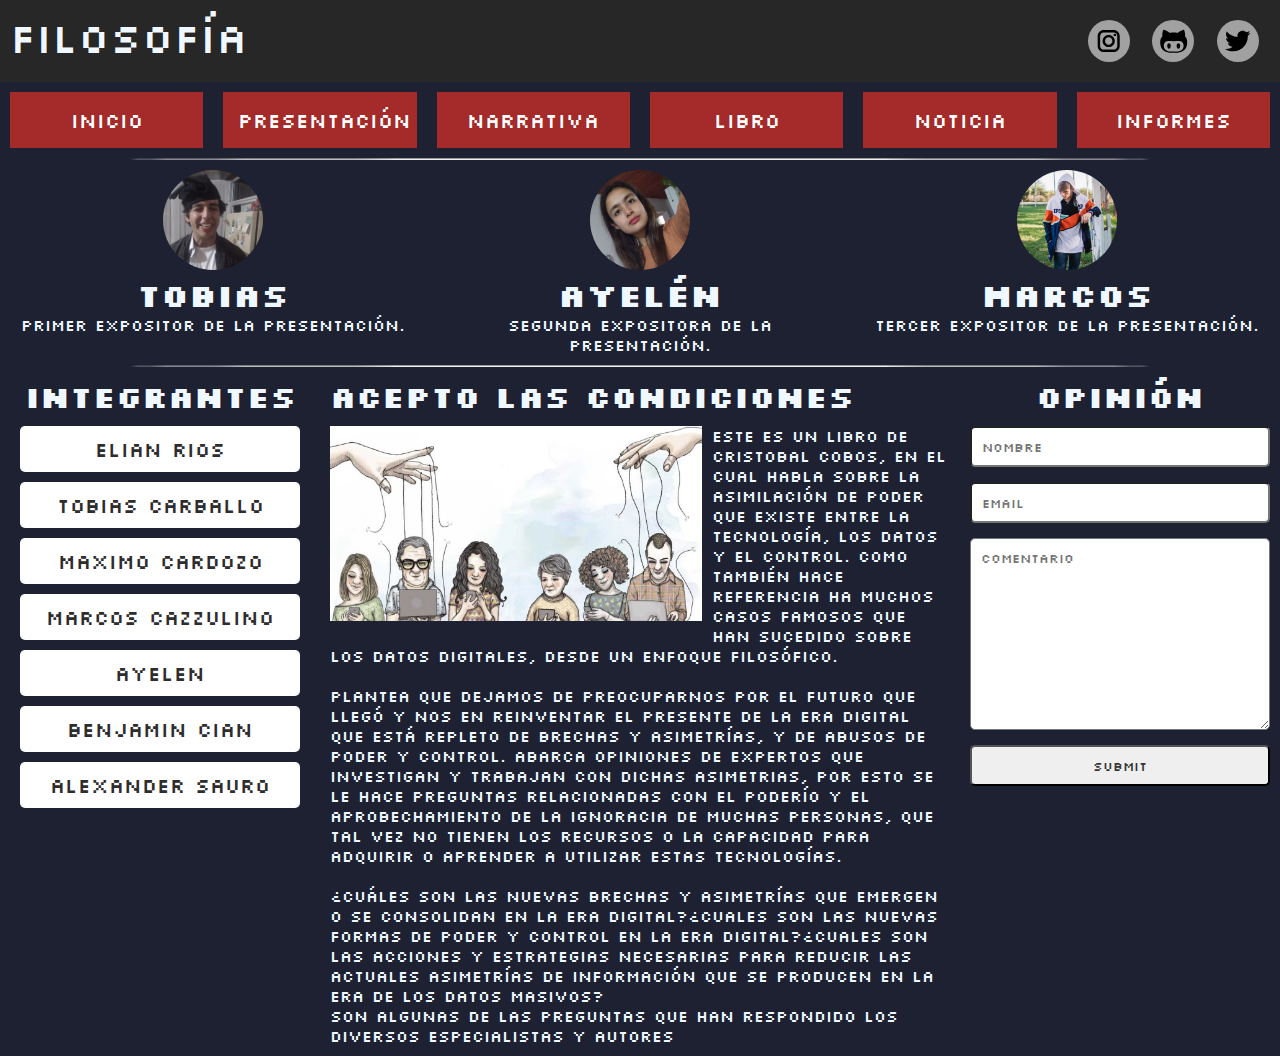
==== index.html @ 66945f21 "initial commit" ====
<!DOCTYPE html>
<html lang="en">
  <head>
    <meta charset="UTF-8" />
    <meta name="viewport" content="width=device-width, initial-scale=1.0" />
    <meta name="author" content="Alexander Sauro" />
    <meta
      name="description"
      content="es un proyecto que se lleva a cabo en forma de trabajo practico para la materia filosofia de humanidades 6° año"
    />
    <meta name="keywords" content="filosofía, html, responsive, Pompilio" />

    <link rel="stylesheet" href="css/index.css" />

    <link rel="ico" href="/img/icono.png" />

    <link rel="preconnect" href="https://fonts.googleapis.com" />
    <link rel="preconnect" href="https://fonts.gstatic.com" crossorigin />
    <link
      href="https://fonts.googleapis.com/css2?family=Silkscreen:wght@400;700&display=swap"
      rel="stylesheet"
    />

    <title>filosofia responsive</title>
  </head>
  <body>
    <div class="contenedor">
      <header class="fila">
        <div id="logo" class="col-lg-2 col-md-2 col-sm-3 col-xs-12">
          <a href="/index.html">filosofía</a>
        </div>
        <div class="col-lg-8 col-md-8 col-sm-6 col-xs-0"></div>
        <center id="redes" class="col-lg-2 col-md-2 col-sm-3 col-xs-12">
          <div class="col-lg-4 col-md-4 col-sm-4 col-xs-4">
            <center class="redes">
              <a href=""
                ><p>
                  <svg
                    fill="#000000"
                    xmlns="http://www.w3.org/2000/svg"
                    viewBox="0 0 24 24"
                    width="50px"
                    height="50px"
                    class="icor"
                  >
                    <path
                      d="M 8 3 C 5.243 3 3 5.243 3 8 L 3 16 C 3 18.757 5.243 21 8 21 L 16 21 C 18.757 21 21 18.757 21 16 L 21 8 C 21 5.243 18.757 3 16 3 L 8 3 z M 8 5 L 16 5 C 17.654 5 19 6.346 19 8 L 19 16 C 19 17.654 17.654 19 16 19 L 8 19 C 6.346 19 5 17.654 5 16 L 5 8 C 5 6.346 6.346 5 8 5 z M 17 6 A 1 1 0 0 0 16 7 A 1 1 0 0 0 17 8 A 1 1 0 0 0 18 7 A 1 1 0 0 0 17 6 z M 12 7 C 9.243 7 7 9.243 7 12 C 7 14.757 9.243 17 12 17 C 14.757 17 17 14.757 17 12 C 17 9.243 14.757 7 12 7 z M 12 9 C 13.654 9 15 10.346 15 12 C 15 13.654 13.654 15 12 15 C 10.346 15 9 13.654 9 12 C 9 10.346 10.346 9 12 9 z"
                    />
                  </svg></p
              ></a>
            </center>
          </div>
          <div class="col-lg-4 col-md-4 col-sm-4 col-xs-4">
            <center class="redes">
              <a href="https://github.com/alxbro1" target="_blank"
                ><p>
                  <svg
                    fill="#000000"
                    xmlns="http://www.w3.org/2000/svg"
                    viewBox="0 0 50 50"
                    width="50px"
                    height="50px"
                    class="icor"
                  >
                    <path
                      d="M 33 29 C 31.203125 29 30 30.515625 30 33 C 30 35.484375 30.890625 38.046875 33 38 C 35.21875 37.949219 36.019531 35.777344 36 33 C 35.984375 30.515625 34.792969 29 33 29 Z M 44.261719 17.066406 C 44.535156 15.722656 44.652344 10.964844 42.679688 6 C 42.679688 6 38.148438 6.496094 31.296875 11.199219 C 29.863281 10.800781 27.429688 10.601563 25 10.601563 C 22.570313 10.601563 20.140625 10.800781 18.699219 11.195313 C 11.851563 6.496094 7.324219 6 7.324219 6 C 5.347656 10.964844 5.445313 15.609375 5.738281 17.066406 C 3.417969 19.585938 2 22.609375 2 26.742188 C 2 44.707031 16.90625 44.996094 20.667969 44.996094 C 21.519531 44.996094 23.210938 44.996094 25 45 C 26.789063 44.996094 28.484375 44.996094 29.332031 44.996094 C 33.09375 44.996094 48 44.707031 48 26.742188 C 48 22.609375 46.582031 19.585938 44.261719 17.066406 Z M 25.140625 43 L 25 43 C 15.570313 43 8.15625 41.660156 8.15625 32.496094 C 8.15625 30.300781 8.933594 28.265625 10.773438 26.574219 C 13.84375 23.753906 19.035156 25.246094 24.929688 25.246094 C 24.953125 25.246094 25.050781 25.246094 25.070313 25.246094 C 30.964844 25.246094 36.160156 23.757813 39.230469 26.574219 C 41.070313 28.265625 41.84375 30.300781 41.84375 32.496094 C 41.84375 41.660156 34.570313 43 25.140625 43 Z M 17 29 C 15.207031 29 14 31.015625 14 33.5 C 14 35.984375 15.207031 38 17 38 C 18.796875 38 20 35.984375 20 33.5 C 20 31.015625 18.796875 29 17 29 Z"
                    />
                  </svg></p
              ></a>
            </center>
          </div>
          <div class="col-lg-4 col-md-4 col-sm-4 col-xs-4">
            <center class="redes">
              <a href=""
                ><p>
                  <svg
                    fill="#000000"
                    xmlns="http://www.w3.org/2000/svg"
                    viewBox="0 0 30 30"
                    width="50px"
                    height="50px"
                    class="icor"
                  >
                    <path
                      d="M28,6.937c-0.957,0.425-1.985,0.711-3.064,0.84c1.102-0.66,1.947-1.705,2.345-2.951c-1.03,0.611-2.172,1.055-3.388,1.295 c-0.973-1.037-2.359-1.685-3.893-1.685c-2.946,0-5.334,2.389-5.334,5.334c0,0.418,0.048,0.826,0.138,1.215 c-4.433-0.222-8.363-2.346-10.995-5.574C3.351,6.199,3.088,7.115,3.088,8.094c0,1.85,0.941,3.483,2.372,4.439 c-0.874-0.028-1.697-0.268-2.416-0.667c0,0.023,0,0.044,0,0.067c0,2.585,1.838,4.741,4.279,5.23 c-0.447,0.122-0.919,0.187-1.406,0.187c-0.343,0-0.678-0.034-1.003-0.095c0.679,2.119,2.649,3.662,4.983,3.705 c-1.825,1.431-4.125,2.284-6.625,2.284c-0.43,0-0.855-0.025-1.273-0.075c2.361,1.513,5.164,2.396,8.177,2.396 c9.812,0,15.176-8.128,15.176-15.177c0-0.231-0.005-0.461-0.015-0.69C26.38,8.945,27.285,8.006,28,6.937z"
                    />
                  </svg></p
              ></a>
            </center>
          </div>
        </center>
      </header>
      <nav class="fila">
        <ul>
          <li class="col-lg-2 col-md-2 col-sm-6 col-xs-12">
            <a href="index.html">Inicio</a>
          </li>
          <li class="col-lg-2 col-md-2 col-sm-6 col-xs-12">
            <a href="presentación.html">Presentación</a>
          </li>
          <li class="col-lg-2 col-md-2 col-sm-6 col-xs-12">
            <a href="narrativa.html">narrativa</a>
          </li>
          <li class="col-lg-2 col-md-2 col-sm-6 col-xs-12">
            <a href="libro.html">libro</a>
          </li>
          <li class="col-lg-2 col-md-2 col-sm-6 col-xs-12">
            <a
              target="_blank"
              href="https://rpp.pe/tecnologia/facebook/mark-zuckerberg-declarara-por-6-horas-sobre-cambridge-analytica-noticia-1419500"
              >noticia</a
            >
          </li>
          <li class="col-lg-2 col-md-2 col-sm-6 col-xs-12">
            <a
              target="_blank"
              href="https://drive.google.com/drive/folders/1E0pNtsHNLhaXodCeNE9OM19TnOBylEzu"
              >informes</a
            >
          </li>
        </ul>
      </nav>
      <hr />
      <div class="fila" id="sec3">
        <ul>
          <li class="col-lg-4 col-md-4 col-sm-4 col-xs-12">
            <img src="img/img001.jpg" width="100" />
            <h1>tobias</h1>
            <p>Primer expositor de la Presentación.</p>
          </li>
          <li class="col-lg-4 col-md-4 col-sm-4 col-xs-12">
            <img src="img/img002.jpeg" width="100" />
            <h1>ayelén</h1>
            <p>Segunda expositora de la Presentación.</p>
          </li>
          <li class="col-lg-4 col-md-4 col-sm-4 col-xs-12">
            <img src="img/img003.jpeg" width="100 " />
            <h1>Marcos</h1>
            <p>Tercer expositor de la Presentación.</p>
          </li>
        </ul>
      </div>
      <hr />
      <section class="fila" id="clase4">
        <aside id="izq" class="col-lg-3 col-md-3 col-sm-3 col-xs-12">
          <h1>integrantes</h1>
          <ul>
            <li>
              <a target="_blank" href="https://www.instagram.com/elianrs05/"
                >Elian rios</a
              >
            </li>
            <li>
              <a target="_blank" href="https://www.instagram.com/tobi.jc/"
                >Tobias carballo</a
              >
            </li>
            <li>
              <a
                target="_blank"
                href="https://www.instagram.com/maximo_cardozo05/"
                >maximo cardozo</a
              >
            </li>
            <li>
              <a target="_blank" href="https://www.instagram.com/mcazzu5/"
                >Marcos cazzulino</a
              >
            </li>
            <li>
              <a target="_blank" href="https://www.instagram.com/ay.elen2974/"
                >ayelen</a
              >
            </li>
            <li>
              <a target="_blank" href="https://www.instagram.com/cianbenja19/"
                >Benjamin cian</a
              >
            </li>
            <li>
              <a
                target="_blank"
                href="https://www.instagram.com/alexander_sauro/"
                >Alexander sauro</a
              >
            </li>
          </ul>
        </aside>
        <article class="col-lg-6 col-md-6 col-sm-6 col-xs-12">
          <h1>ACEPTO LAS CONDICIONES</h1>
          <p class="parrafo">
            <img src="img/img_portada.jpg" width="250" />ESTE es un libro de
            cristobal cobos, en el cual habla sobre la asimilación de poder que
            existe entre la tecnología, los datos y el control. Como también
            hace referencia ha muchos casos famosos que han sucedido sobre los
            datos digitales, desde un enfoque filosófico.
          </p>
          <br />
          <p class="parrafo">
            plantea que dejamos de preocuparnos por el futuro que llegó y nos en
            reinventar el presente de la era digital que está repleto de brechas
            y asimetrías, y de abusos de poder y control. abarca opiniones de
            expertos que investigan y trabajan con dichas asimetrias, por esto
            se le hace preguntas relacionadas con el poderío y el
            aprobechamiento de la ignoracia de muchas personas, que tal vez no
            tienen los recursos o la capacidad para adquirir o aprender a
            utilizar estas tecnologías.
            <br />
            <br />
            ¿cuáles son las nuevas brechas y asimetrías que emergen o se
            consolidan en la era digital?¿cuales son las nuevas formas de poder
            y control en la era digital?¿cuales son las acciones y estrategias
            necesarias para reducir las actuales asimetrías de información que
            se producen en la era de los datos masivos?
            <br />
            son algunas de las preguntas que han respondido los diversos
            especialistas y autores
          </p>
        </article>
        <aside id="der" class="col-lg-3 col-md-3 col-sm-3 col-xs-12">
          <h1>opinión</h1>

          <form>
            <input
              id="Nombre"
              type="text"
              placeholder="Nombre"
              class="col-lg-12 col-md-12 col-sm-12 col-xs-12"
            />
            <input
              id="email"
              type="email"
              placeholder="Email"
              class="col-lg-12 col-md-12 col-sm-12 col-xs-12"
            />
            <textarea
              placeholder="Comentario"
              name="Comentario"
              id="txt"
              cols="30"
              rows="10"
              class="col-lg-12 col-md-12 col-sm-12 col-xs-12"
            ></textarea>
            <input
              id="enviar"
              type="submit"
              placeholder="Enviar"
              class="col-lg-12 col-md-12 col-sm-12 col-xs-12"
            />
          </form>
        </aside>
      </section>
      <footer class="fila"></footer>
    </div>
  </body>
</html>
---- css/index.css ----
/*=============================================
GLOBAL
=============================================*/
body{
    background: rgb(30, 33, 50);
}

*{
	margin:0px;
	padding:0px;
	list-style: none;
	text-decoration: none;
	font-family: 'Silkscreen';
	box-sizing: border-box;
    color: aliceblue;
}

.contenedor{
	position:relative;
	margin:auto;
	width:100%;
	height: auto;
}

.fila{
	position:relative;
	margin:auto;
	width:100%;
	height: auto;
	clear:both;
	display:table;
}

[class*="col-"]{
	float:left;
	/* border:1px solid black;  */
	padding: 10px;
}

/*=============================================
PANTALLA DE ESCRITORIO GRANDE - LARGE (lg) - revisamos en portatil o pc
=============================================*/

@media(min-width:1200px){

	.col-lg-12{width:100%;}
	.col-lg-11{width:91.66666667%;}
	.col-lg-10{width:83.33333333%;}
	.col-lg-9{width:75%;}
	.col-lg-8{width:66.66666667%;}
	.col-lg-7{width:58.33333333%;}
	.col-lg-6{width:50%;}
	.col-lg-5{width:41.66666667%;}
	.col-lg-4{width: 33.33333333%;}
	.col-lg-3{width: 25%;}
	.col-lg-2 {width: 16.66666667%;}
	.col-lg-1 {width: 8.33333333%;}
    .col-lg-0 {display: 0;}

	#clase4 article p img{
		width: 60%;
	}
	#iframe_container{
		height: 1000px;
	}
}

/*=============================================
PANTALLA DE ESCRITORIO MEDIANO - MEDIUM (md) - revisamos en tablet horizontal 1024px
=============================================*/

@media(max-width:1199px) and (min-width:992px){

	.col-md-12{width:100%;}
	.col-md-11{width:91.66666667%;}
	.col-md-10{width:83.33333333%;}
	.col-md-9{width:75%;}
	.col-md-8{width:66.66666667%;}
	.col-md-7{width:58.33333333%;}
	.col-md-6{width:50%;}
	.col-md-5{width:41.66666667%;}
	.col-md-4{width: 33.33333333%;}
	.col-md-3{width: 25%;}
	.col-md-2{width: 16.66666667%;}
	.col-md-1{width: 8.33333333%;}
    .col-md-0{display: 0;}
	#clase4 article p img{
		width: 60%;
	}
	#clase4 aside#izq h1{
		display: none;
	}

}

/*=============================================
PANTALLA DE TABLET - SMALL (sm) - revisamos en tablet vertical 768px
=============================================*/

@media(max-width:991px) and (min-width:768px){

	.col-sm-12{width:100%;}
	.col-sm-11{width:91.66666667%;}
	.col-sm-10{width:83.33333333%;}
	.col-sm-9{width:75%;}
	.col-sm-8{width:66.66666667%;}
	.col-sm-7{width:58.33333333%;}
	.col-sm-6{width:50%;}
	.col-sm-5{width:41.66666667%;}
	.col-sm-4{width: 33.33333333%;}
	.col-sm-3{width: 25%;}
	.col-sm-2{width: 16.66666667%;}
	.col-sm-1{width: 8.33333333%;}
    .col-sm-0{display: 0;}
	
	#clase4 article p img{
		width: 100%;
	}
	#clase4 aside#izq h1{
		display: none;
	}
}

/*=============================================
PANTALLA DE PHONES - EXTRA SMALL (xs) - revisamos en movil horizontal 480px o vertical 320px
=============================================*/

@media(max-width:767px){

	.col-xs-12{width:100%;}
	.col-xs-11{width:91.66666667%;}
	.col-xs-10{width:83.33333333%;}
	.col-xs-9{width:75%;}
	.col-xs-8{width:66.66666667%;}
	.col-xs-7{width:58.33333333%;}
	.col-xs-6{width:50%;}
	.col-xs-5{width:41.66666667%;}
	.col-xs-4{width: 33.33333333%;}
	.col-xs-3{width: 25%;}
	.col-xs-2{width: 16.66666667%;}
	.col-xs-1{width: 8.33333333%;}
    .col-xs-0{display: 0;}

	#clase4 article p img{
		width: 100%;
	}	
	#clase4 aside#izq h1{
		display: none;
	}

}
header{
    background: rgb(39, 39, 39);
}
#logo{
    text-align: center;
    font-size: 42px;
}

header center p{
    height: 42px;
    width: 42px;
    line-height: 42px;
    border-radius: 100%;
    background: rgb(161, 161, 161);
}
header center p:hover{
    background: rgb(0, 0, 0);
}
#redes svg{
	width: 70%;
	line-height: 60px;
	position: relative;
	bottom: 4px;
}
#redes svg:hover{
fill: white;
}
nav ul li a{
    display: block;
    text-align: center;
    font-size: 20px;
    background: rgb(165, 42, 42);
    padding: 15px;
    color: white;
}
nav ul li a:hover{
    background: rgb(42, 165, 82);
}
#sec3 ul{
    text-align: center;
}
#sec3 ul li img{
    border-radius: 100%;
    width: 100px;
    height: 100px;
    position: relative;
    margin: auto;
}
hr{
	border-radius: 100%;
    width: 80%;
    margin-left: 10%;
}
section aside#izq{
    text-align: center;
    color: aliceblue;
    font-size: 20px;
    /* text-align: center; */
}
section aside#izq h1{
    font-size: 30px;
}
section aside#izq ul li a{
    display: block;
    background: white;
    margin: 10px;
    font-size: 20px;
    padding: 10px;
    color: rgb(45, 45, 45);
    border-radius: 5px;
}
section aside#izq ul li a:hover{
    box-shadow:0 0 20px 4px  black;
}
section aside#izq ul li a:active{
    color: brown;
}
section article h1{
    font-size: 30px;
    margin-bottom: 10px;
}
section article p img{
    float: left;
    width: 70%;
    height: auto;
    margin-right: 10px;
    margin-bottom: 10px;
}
section article.parrafo{
    float: right;
    text-align: justify;
    margin: auto;
    font-size: 18px;
}
#der h1{
	font-size: 30px;
	margin-bottom: 10px;
	text-align: center;
}
#der textarea {
	padding: 10px;
	margin-bottom: 15px;
	color: rgb(54, 54, 54);
	border-radius: 5px;
}
#der input#Nombre{
	padding: 10px;
	margin-bottom: 15px;
	color: rgb(54, 54, 54);
	border-radius: 5px;	
}
#der input#email{
	padding: 10px;
	margin-bottom: 15px;
	color: rgb(54, 54, 54);
	border-radius: 5px;	
}
#der input#enviar{
	color: rgb(54, 54, 54);
	border-radius: 5px;
}
#img_Jcrew{
	object-fit: cover;
	width: 70%;
	height: 100%;
}
.pdfviewer{
	height: 100vh;
	border-radius: 30px;
	box-shadow:0 4px 8px 0 black;
	padding: 0px;
}
.título{
	text-align: center;
}
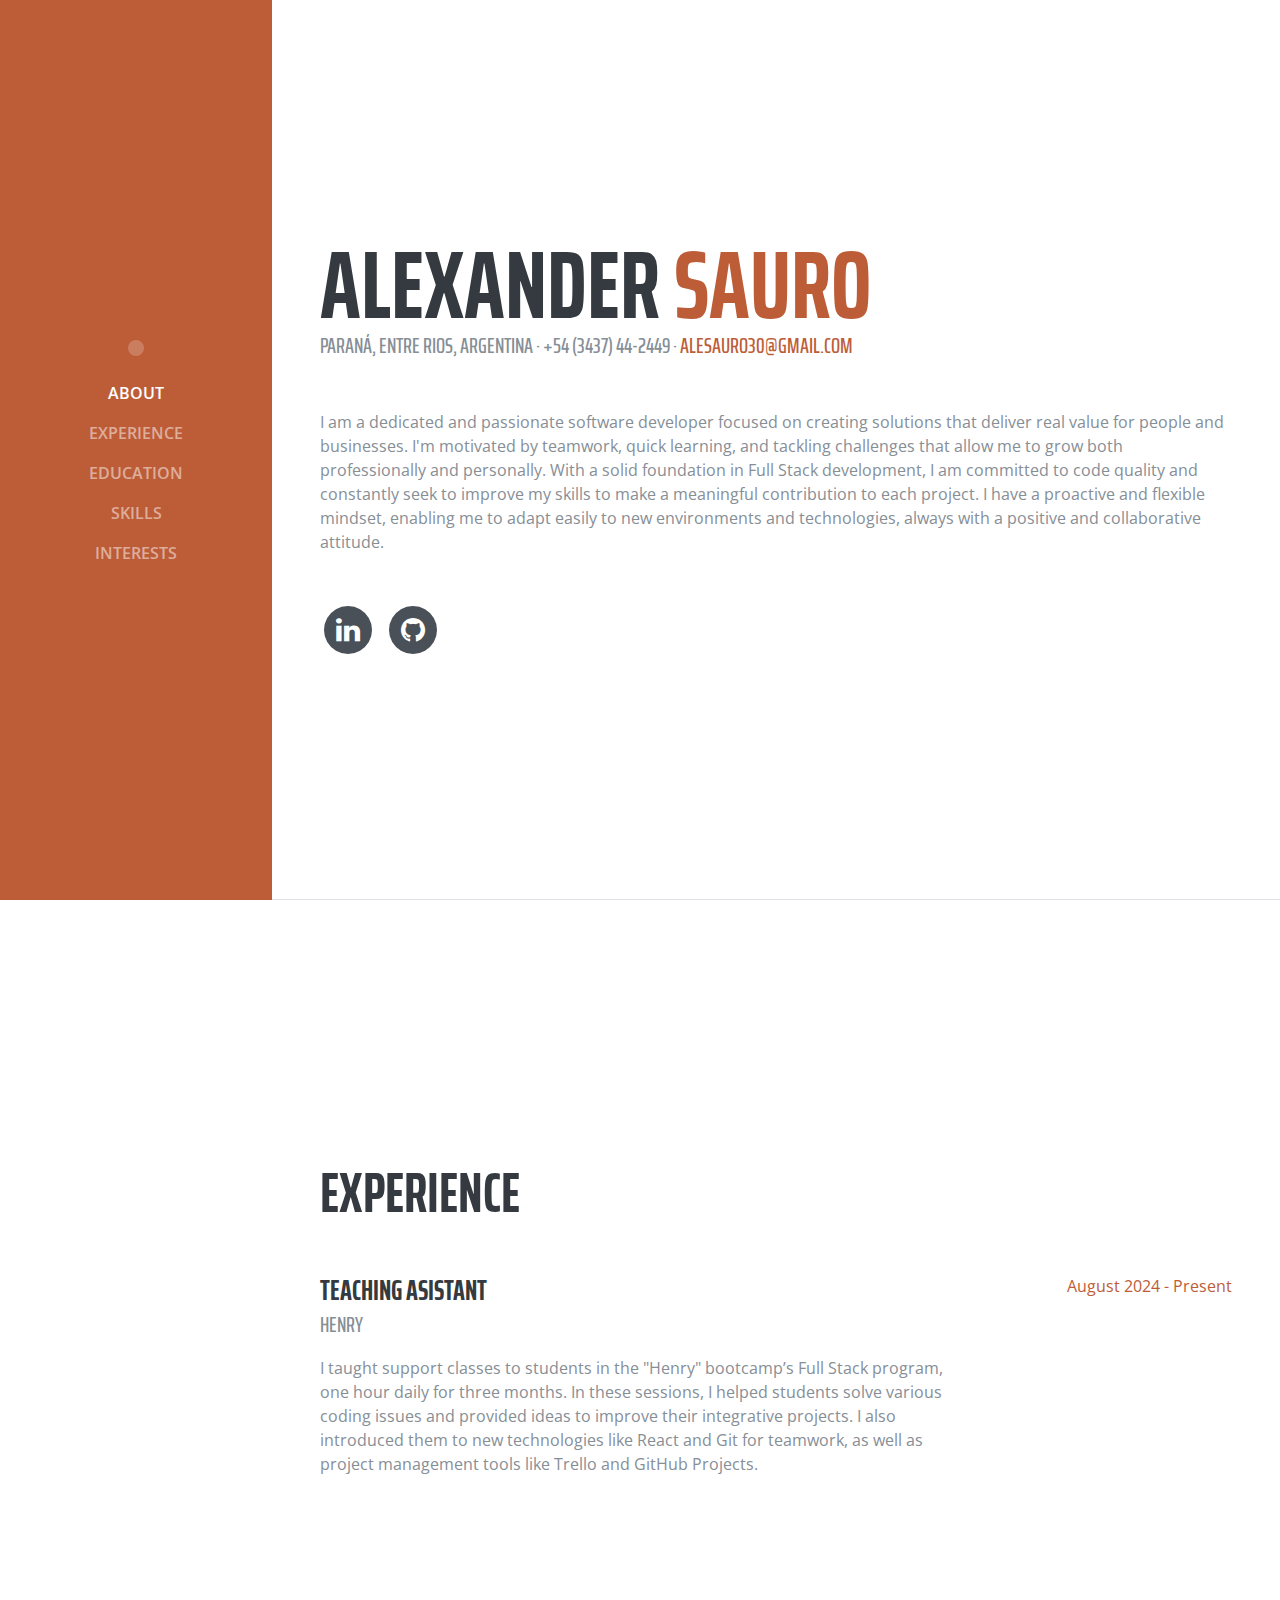
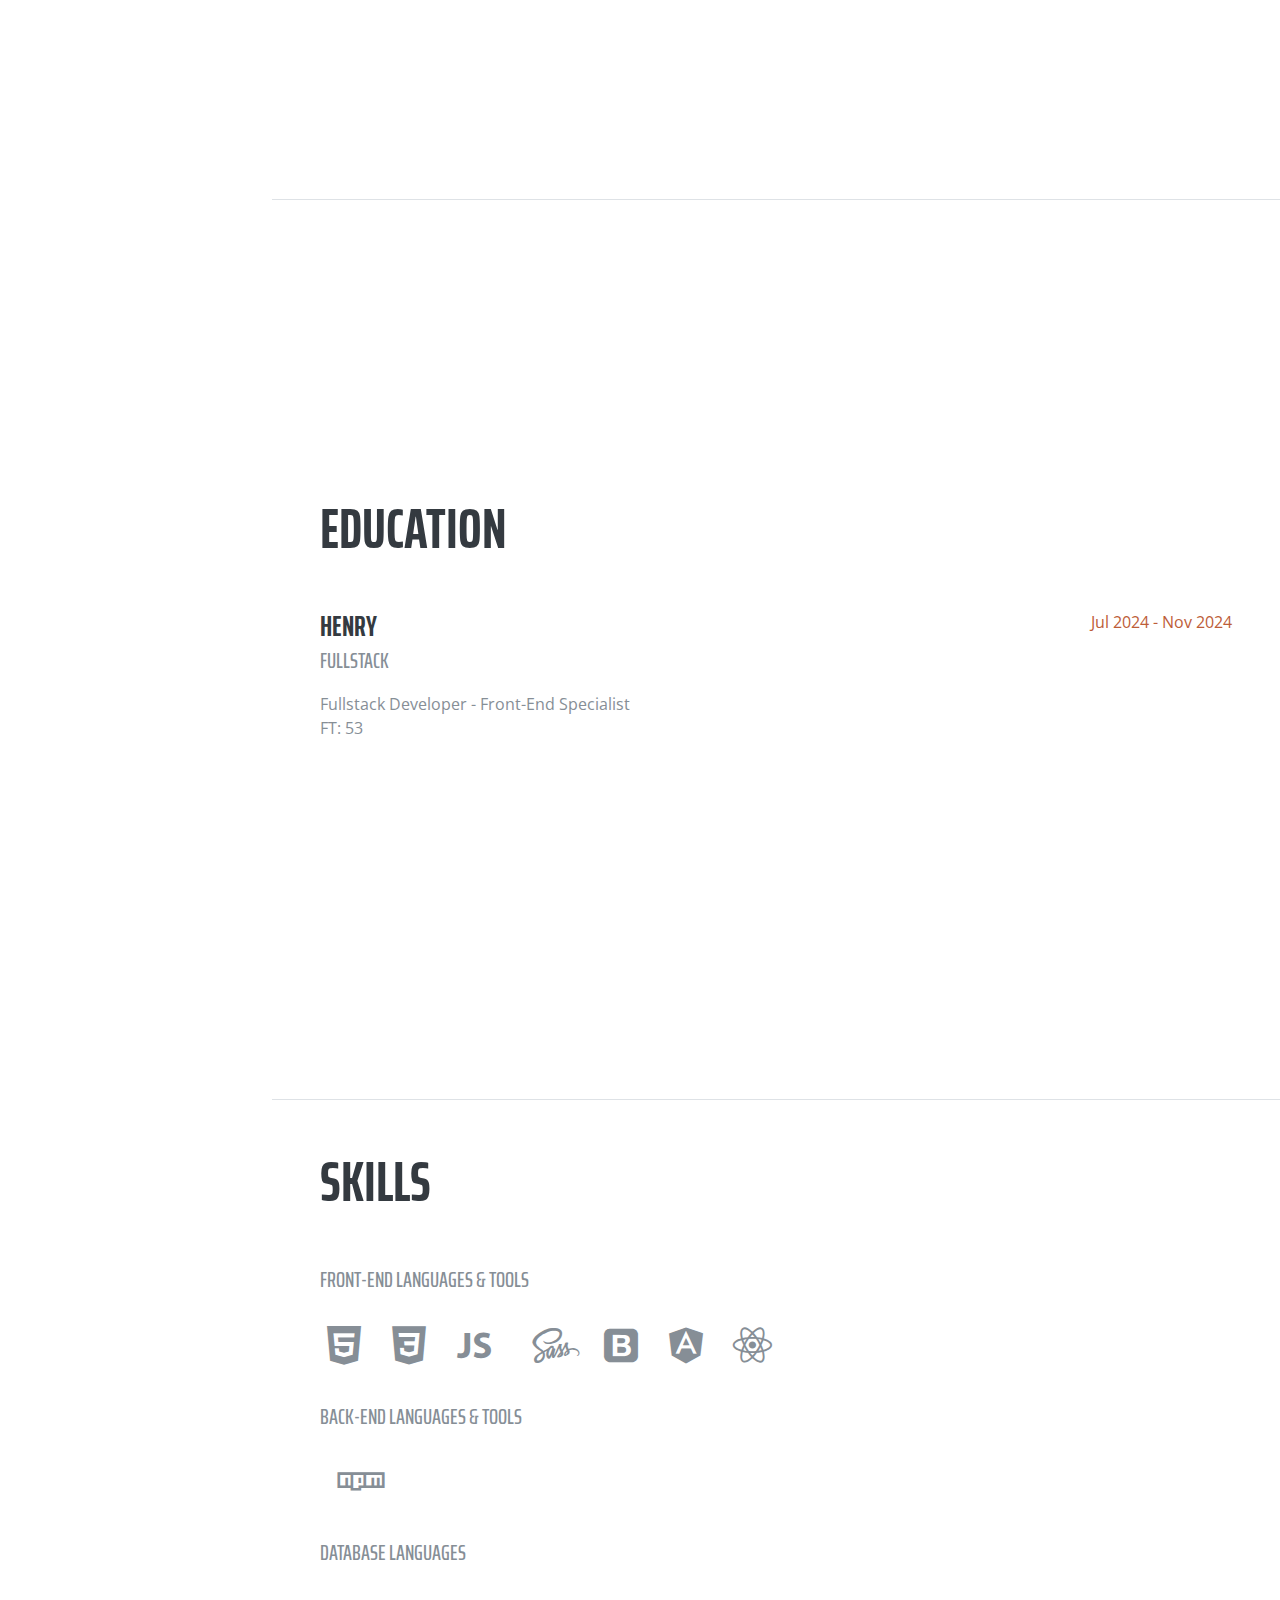
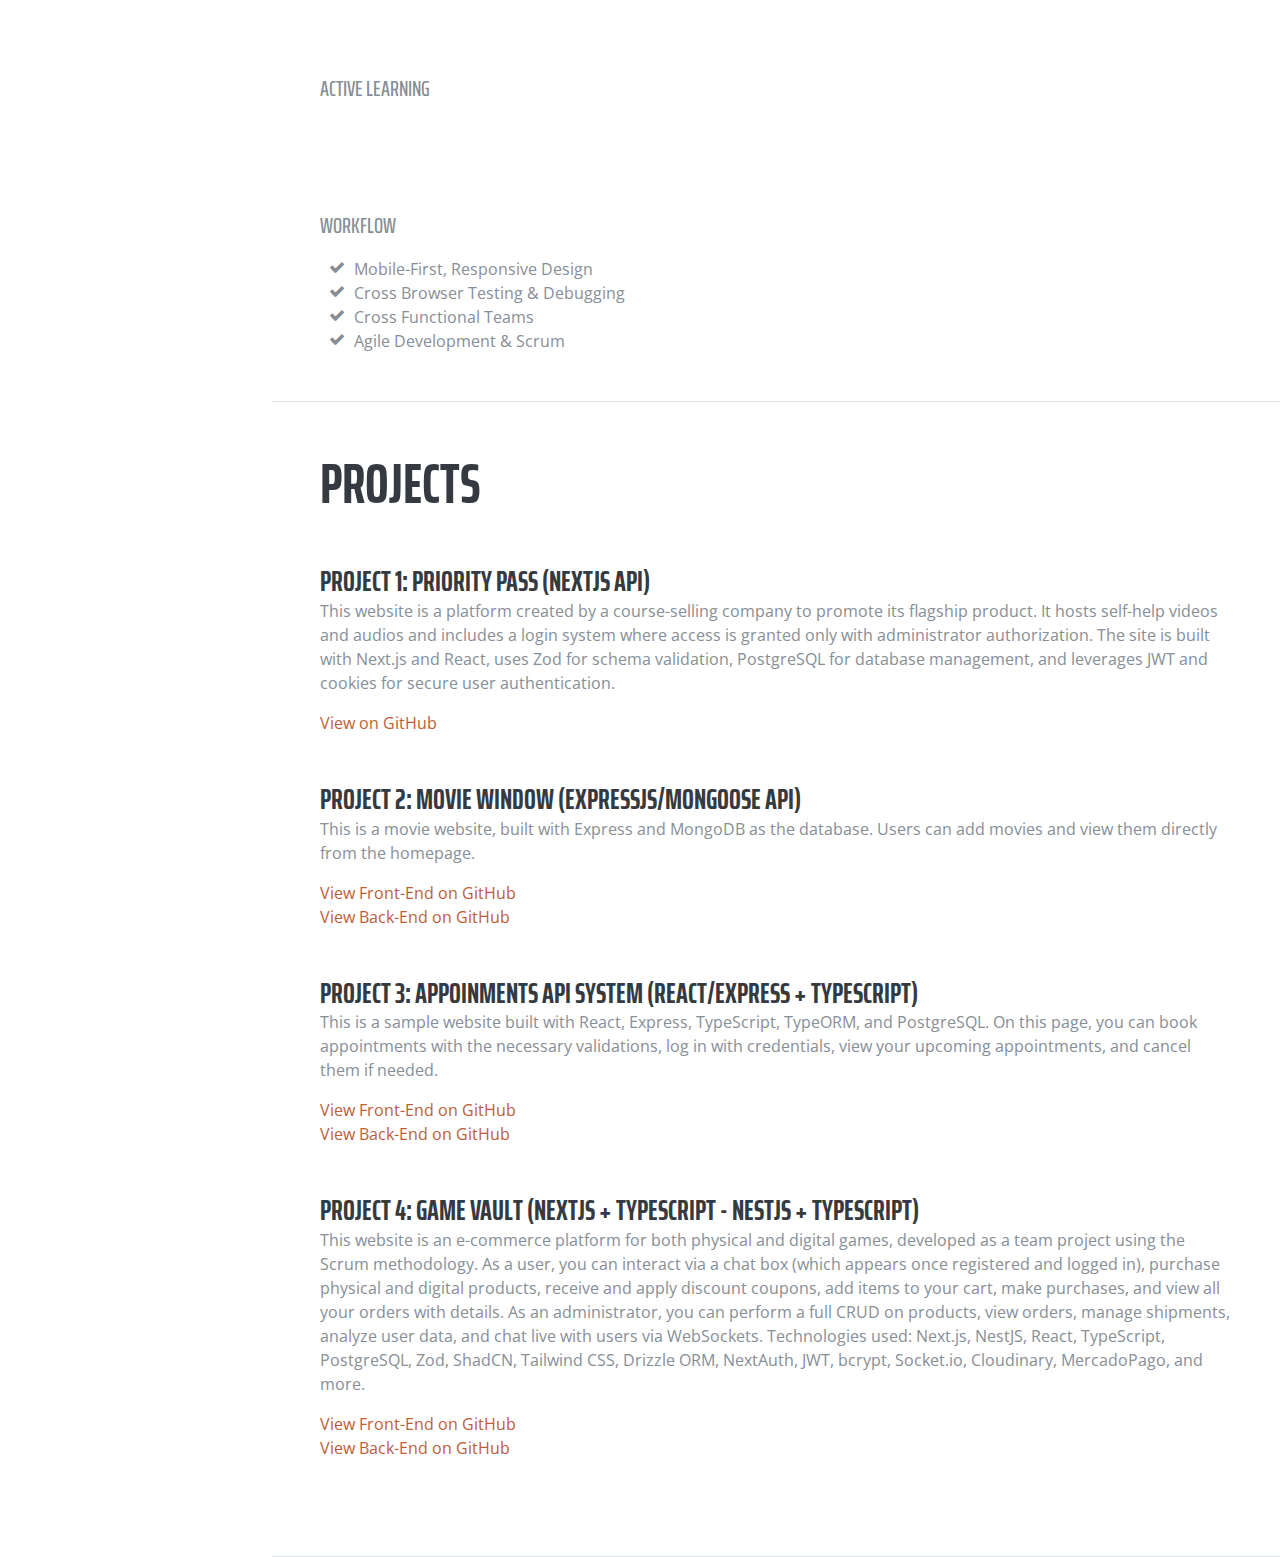
==== commit 47fecf0b: "rnovación del portafolio" ====
--- a/index.html
+++ b/index.html
@@ -1,256 +1,503 @@
-<!DOCTYPE html>
-<html lang="en">
-  <head>
-    <meta charset="UTF-8" />
-    <meta name="viewport" content="width=device-width, initial-scale=1.0" />
-    <meta name="author" content="Alexander Sauro" />
-    <meta
-      name="description"
-      content="es un proyecto que se lleva a cabo en forma de trabajo practico para la materia filosofia de humanidades 6° año"
-    />
-    <meta name="keywords" content="filosofía, html, responsive, Pompilio" />
-
-    <link rel="stylesheet" href="css/index.css" />
-
-    <link rel="ico" href="/img/icono.png" />
-
-    <link rel="preconnect" href="https://fonts.googleapis.com" />
-    <link rel="preconnect" href="https://fonts.gstatic.com" crossorigin />
-    <link
-      href="https://fonts.googleapis.com/css2?family=Silkscreen:wght@400;700&display=swap"
-      rel="stylesheet"
-    />
-
-    <title>filosofia responsive</title>
-  </head>
-  <body>
-    <div class="contenedor">
-      <header class="fila">
-        <div id="logo" class="col-lg-2 col-md-2 col-sm-3 col-xs-12">
-          <a href="/index.html">filosofía</a>
-        </div>
-        <div class="col-lg-8 col-md-8 col-sm-6 col-xs-0"></div>
-        <center id="redes" class="col-lg-2 col-md-2 col-sm-3 col-xs-12">
-          <div class="col-lg-4 col-md-4 col-sm-4 col-xs-4">
-            <center class="redes">
-              <a href=""
-                ><p>
-                  <svg
-                    fill="#000000"
-                    xmlns="http://www.w3.org/2000/svg"
-                    viewBox="0 0 24 24"
-                    width="50px"
-                    height="50px"
-                    class="icor"
-                  >
-                    <path
-                      d="M 8 3 C 5.243 3 3 5.243 3 8 L 3 16 C 3 18.757 5.243 21 8 21 L 16 21 C 18.757 21 21 18.757 21 16 L 21 8 C 21 5.243 18.757 3 16 3 L 8 3 z M 8 5 L 16 5 C 17.654 5 19 6.346 19 8 L 19 16 C 19 17.654 17.654 19 16 19 L 8 19 C 6.346 19 5 17.654 5 16 L 5 8 C 5 6.346 6.346 5 8 5 z M 17 6 A 1 1 0 0 0 16 7 A 1 1 0 0 0 17 8 A 1 1 0 0 0 18 7 A 1 1 0 0 0 17 6 z M 12 7 C 9.243 7 7 9.243 7 12 C 7 14.757 9.243 17 12 17 C 14.757 17 17 14.757 17 12 C 17 9.243 14.757 7 12 7 z M 12 9 C 13.654 9 15 10.346 15 12 C 15 13.654 13.654 15 12 15 C 10.346 15 9 13.654 9 12 C 9 10.346 10.346 9 12 9 z"
-                    />
-                  </svg></p
-              ></a>
-            </center>
-          </div>
-          <div class="col-lg-4 col-md-4 col-sm-4 col-xs-4">
-            <center class="redes">
-              <a href="https://github.com/alxbro1" target="_blank"
-                ><p>
-                  <svg
-                    fill="#000000"
-                    xmlns="http://www.w3.org/2000/svg"
-                    viewBox="0 0 50 50"
-                    width="50px"
-                    height="50px"
-                    class="icor"
-                  >
-                    <path
-                      d="M 33 29 C 31.203125 29 30 30.515625 30 33 C 30 35.484375 30.890625 38.046875 33 38 C 35.21875 37.949219 36.019531 35.777344 36 33 C 35.984375 30.515625 34.792969 29 33 29 Z M 44.261719 17.066406 C 44.535156 15.722656 44.652344 10.964844 42.679688 6 C 42.679688 6 38.148438 6.496094 31.296875 11.199219 C 29.863281 10.800781 27.429688 10.601563 25 10.601563 C 22.570313 10.601563 20.140625 10.800781 18.699219 11.195313 C 11.851563 6.496094 7.324219 6 7.324219 6 C 5.347656 10.964844 5.445313 15.609375 5.738281 17.066406 C 3.417969 19.585938 2 22.609375 2 26.742188 C 2 44.707031 16.90625 44.996094 20.667969 44.996094 C 21.519531 44.996094 23.210938 44.996094 25 45 C 26.789063 44.996094 28.484375 44.996094 29.332031 44.996094 C 33.09375 44.996094 48 44.707031 48 26.742188 C 48 22.609375 46.582031 19.585938 44.261719 17.066406 Z M 25.140625 43 L 25 43 C 15.570313 43 8.15625 41.660156 8.15625 32.496094 C 8.15625 30.300781 8.933594 28.265625 10.773438 26.574219 C 13.84375 23.753906 19.035156 25.246094 24.929688 25.246094 C 24.953125 25.246094 25.050781 25.246094 25.070313 25.246094 C 30.964844 25.246094 36.160156 23.757813 39.230469 26.574219 C 41.070313 28.265625 41.84375 30.300781 41.84375 32.496094 C 41.84375 41.660156 34.570313 43 25.140625 43 Z M 17 29 C 15.207031 29 14 31.015625 14 33.5 C 14 35.984375 15.207031 38 17 38 C 18.796875 38 20 35.984375 20 33.5 C 20 31.015625 18.796875 29 17 29 Z"
-                    />
-                  </svg></p
-              ></a>
-            </center>
-          </div>
-          <div class="col-lg-4 col-md-4 col-sm-4 col-xs-4">
-            <center class="redes">
-              <a href=""
-                ><p>
-                  <svg
-                    fill="#000000"
-                    xmlns="http://www.w3.org/2000/svg"
-                    viewBox="0 0 30 30"
-                    width="50px"
-                    height="50px"
-                    class="icor"
-                  >
-                    <path
-                      d="M28,6.937c-0.957,0.425-1.985,0.711-3.064,0.84c1.102-0.66,1.947-1.705,2.345-2.951c-1.03,0.611-2.172,1.055-3.388,1.295 c-0.973-1.037-2.359-1.685-3.893-1.685c-2.946,0-5.334,2.389-5.334,5.334c0,0.418,0.048,0.826,0.138,1.215 c-4.433-0.222-8.363-2.346-10.995-5.574C3.351,6.199,3.088,7.115,3.088,8.094c0,1.85,0.941,3.483,2.372,4.439 c-0.874-0.028-1.697-0.268-2.416-0.667c0,0.023,0,0.044,0,0.067c0,2.585,1.838,4.741,4.279,5.23 c-0.447,0.122-0.919,0.187-1.406,0.187c-0.343,0-0.678-0.034-1.003-0.095c0.679,2.119,2.649,3.662,4.983,3.705 c-1.825,1.431-4.125,2.284-6.625,2.284c-0.43,0-0.855-0.025-1.273-0.075c2.361,1.513,5.164,2.396,8.177,2.396 c9.812,0,15.176-8.128,15.176-15.177c0-0.231-0.005-0.461-0.015-0.69C26.38,8.945,27.285,8.006,28,6.937z"
-                    />
-                  </svg></p
-              ></a>
-            </center>
-          </div>
-        </center>
-      </header>
-      <nav class="fila">
-        <ul>
-          <li class="col-lg-2 col-md-2 col-sm-6 col-xs-12">
-            <a href="index.html">Inicio</a>
-          </li>
-          <li class="col-lg-2 col-md-2 col-sm-6 col-xs-12">
-            <a href="presentación.html">Presentación</a>
-          </li>
-          <li class="col-lg-2 col-md-2 col-sm-6 col-xs-12">
-            <a href="narrativa.html">narrativa</a>
-          </li>
-          <li class="col-lg-2 col-md-2 col-sm-6 col-xs-12">
-            <a href="libro.html">libro</a>
-          </li>
-          <li class="col-lg-2 col-md-2 col-sm-6 col-xs-12">
-            <a
-              target="_blank"
-              href="https://rpp.pe/tecnologia/facebook/mark-zuckerberg-declarara-por-6-horas-sobre-cambridge-analytica-noticia-1419500"
-              >noticia</a
-            >
-          </li>
-          <li class="col-lg-2 col-md-2 col-sm-6 col-xs-12">
-            <a
-              target="_blank"
-              href="https://drive.google.com/drive/folders/1E0pNtsHNLhaXodCeNE9OM19TnOBylEzu"
-              >informes</a
-            >
-          </li>
-        </ul>
-      </nav>
-      <hr />
-      <div class="fila" id="sec3">
-        <ul>
-          <li class="col-lg-4 col-md-4 col-sm-4 col-xs-12">
-            <img src="img/img001.jpg" width="100" />
-            <h1>tobias</h1>
-            <p>Primer expositor de la Presentación.</p>
-          </li>
-          <li class="col-lg-4 col-md-4 col-sm-4 col-xs-12">
-            <img src="img/img002.jpeg" width="100" />
-            <h1>ayelén</h1>
-            <p>Segunda expositora de la Presentación.</p>
-          </li>
-          <li class="col-lg-4 col-md-4 col-sm-4 col-xs-12">
-            <img src="img/img003.jpeg" width="100 " />
-            <h1>Marcos</h1>
-            <p>Tercer expositor de la Presentación.</p>
-          </li>
-        </ul>
-      </div>
-      <hr />
-      <section class="fila" id="clase4">
-        <aside id="izq" class="col-lg-3 col-md-3 col-sm-3 col-xs-12">
-          <h1>integrantes</h1>
-          <ul>
-            <li>
-              <a target="_blank" href="https://www.instagram.com/elianrs05/"
-                >Elian rios</a
-              >
-            </li>
-            <li>
-              <a target="_blank" href="https://www.instagram.com/tobi.jc/"
-                >Tobias carballo</a
-              >
-            </li>
-            <li>
-              <a
-                target="_blank"
-                href="https://www.instagram.com/maximo_cardozo05/"
-                >maximo cardozo</a
-              >
-            </li>
-            <li>
-              <a target="_blank" href="https://www.instagram.com/mcazzu5/"
-                >Marcos cazzulino</a
-              >
-            </li>
-            <li>
-              <a target="_blank" href="https://www.instagram.com/ay.elen2974/"
-                >ayelen</a
-              >
-            </li>
-            <li>
-              <a target="_blank" href="https://www.instagram.com/cianbenja19/"
-                >Benjamin cian</a
-              >
-            </li>
-            <li>
-              <a
-                target="_blank"
-                href="https://www.instagram.com/alexander_sauro/"
-                >Alexander sauro</a
-              >
-            </li>
-          </ul>
-        </aside>
-        <article class="col-lg-6 col-md-6 col-sm-6 col-xs-12">
-          <h1>ACEPTO LAS CONDICIONES</h1>
-          <p class="parrafo">
-            <img src="img/img_portada.jpg" width="250" />ESTE es un libro de
-            cristobal cobos, en el cual habla sobre la asimilación de poder que
-            existe entre la tecnología, los datos y el control. Como también
-            hace referencia ha muchos casos famosos que han sucedido sobre los
-            datos digitales, desde un enfoque filosófico.
-          </p>
-          <br />
-          <p class="parrafo">
-            plantea que dejamos de preocuparnos por el futuro que llegó y nos en
-            reinventar el presente de la era digital que está repleto de brechas
-            y asimetrías, y de abusos de poder y control. abarca opiniones de
-            expertos que investigan y trabajan con dichas asimetrias, por esto
-            se le hace preguntas relacionadas con el poderío y el
-            aprobechamiento de la ignoracia de muchas personas, que tal vez no
-            tienen los recursos o la capacidad para adquirir o aprender a
-            utilizar estas tecnologías.
-            <br />
-            <br />
-            ¿cuáles son las nuevas brechas y asimetrías que emergen o se
-            consolidan en la era digital?¿cuales son las nuevas formas de poder
-            y control en la era digital?¿cuales son las acciones y estrategias
-            necesarias para reducir las actuales asimetrías de información que
-            se producen en la era de los datos masivos?
-            <br />
-            son algunas de las preguntas que han respondido los diversos
-            especialistas y autores
-          </p>
-        </article>
-        <aside id="der" class="col-lg-3 col-md-3 col-sm-3 col-xs-12">
-          <h1>opinión</h1>
-
-          <form>
-            <input
-              id="Nombre"
-              type="text"
-              placeholder="Nombre"
-              class="col-lg-12 col-md-12 col-sm-12 col-xs-12"
-            />
-            <input
-              id="email"
-              type="email"
-              placeholder="Email"
-              class="col-lg-12 col-md-12 col-sm-12 col-xs-12"
-            />
-            <textarea
-              placeholder="Comentario"
-              name="Comentario"
-              id="txt"
-              cols="30"
-              rows="10"
-              class="col-lg-12 col-md-12 col-sm-12 col-xs-12"
-            ></textarea>
-            <input
-              id="enviar"
-              type="submit"
-              placeholder="Enviar"
-              class="col-lg-12 col-md-12 col-sm-12 col-xs-12"
-            />
-          </form>
-        </aside>
-      </section>
-      <footer class="fila"></footer>
-    </div>
-  </body>
-</html>
+<!DOCTYPE html>
+<html lang="en">
+  <head>
+    <meta charset="utf-8" />
+    <meta
+      name="viewport"
+      content="width=device-width, initial-scale=1, shrink-to-fit=no" />
+    <meta
+      name="description"
+      content="" />
+    <meta
+      name="author"
+      content="" />
+
+    <title>Alexander Sauro - Porfolio</title>
+
+    <!-- Bootstrap core CSS -->
+    <link
+      href="vendor/bootstrap/css/bootstrap.min.css"
+      rel="stylesheet" />
+
+    <!-- Custom fonts for this template -->
+    <link
+      href="https://fonts.googleapis.com/css?family=Saira+Extra+Condensed:100,200,300,400,500,600,700,800,900"
+      rel="stylesheet" />
+    <link
+      href="https://fonts.googleapis.com/css?family=Open+Sans:300,300i,400,400i,600,600i,700,700i,800,800i"
+      rel="stylesheet" />
+    <link
+      href="vendor/font-awesome/css/font-awesome.min.css"
+      rel="stylesheet" />
+    <link
+      href="vendor/devicons/css/devicons.min.css"
+      rel="stylesheet" />
+    <link
+      href="vendor/simple-line-icons/css/simple-line-icons.css"
+      rel="stylesheet" />
+
+    <link
+      rel="stylesheet"
+      type="text/css"
+      href="https://cdn.jsdelivr.net/gh/devicons/devicon@latest/devicon.min.css" />
+
+    <!-- Custom styles for this template -->
+    <link
+      href="css/resume.min.css"
+      rel="stylesheet" />
+  </head>
+
+  <body id="page-top">
+    <nav
+      class="navbar navbar-expand-lg navbar-dark bg-primary fixed-top"
+      id="sideNav">
+      <a
+        class="navbar-brand js-scroll-trigger"
+        href="#page-top">
+        <span class="d-block d-lg-none">Start Bootstrap</span>
+        <span class="d-none d-lg-block">
+          <img
+            class="img-fluid img-profile rounded-circle mx-auto mb-2"
+            src="img/profile.jpg"
+            alt="" />
+        </span>
+      </a>
+      <button
+        class="navbar-toggler"
+        type="button"
+        data-toggle="collapse"
+        data-target="#navbarSupportedContent"
+        aria-controls="navbarSupportedContent"
+        aria-expanded="false"
+        aria-label="Toggle navigation">
+        <span class="navbar-toggler-icon"></span>
+      </button>
+      <div
+        class="collapse navbar-collapse"
+        id="navbarSupportedContent">
+        <ul class="navbar-nav">
+          <li class="nav-item">
+            <a
+              class="nav-link js-scroll-trigger"
+              href="#about"
+              >About</a
+            >
+          </li>
+          <li class="nav-item">
+            <a
+              class="nav-link js-scroll-trigger"
+              href="#experience"
+              >Experience</a
+            >
+          </li>
+          <li class="nav-item">
+            <a
+              class="nav-link js-scroll-trigger"
+              href="#education"
+              >Education</a
+            >
+          </li>
+          <li class="nav-item">
+            <a
+              class="nav-link js-scroll-trigger"
+              href="#skills"
+              >Skills</a
+            >
+          </li>
+          <li class="nav-item">
+            <a
+              class="nav-link js-scroll-trigger"
+              href="#interests"
+              >Interests</a
+            >
+          </li>
+          <!-- <li class="nav-item">
+            <a
+              class="nav-link js-scroll-trigger"
+              href="#awards"
+              >Awards</a
+            >
+          </li> -->
+        </ul>
+      </div>
+    </nav>
+
+    <div class="container-fluid p-0">
+      <section
+        class="resume-section p-3 p-lg-5 d-flex d-column"
+        id="about">
+        <div class="my-auto">
+          <h1 class="mb-0">
+            Alexander
+            <span class="text-primary">Sauro</span>
+          </h1>
+          <div class="subheading mb-5">
+            Paraná, Entre Rios, Argentina · +54 (3437) 44-2449 ·
+            <a href="mailto:name@email.com">alesauro30@gmail.com</a>
+          </div>
+          <p class="mb-5">
+            I am a dedicated and passionate software developer focused on
+            creating solutions that deliver real value for people and
+            businesses. I'm motivated by teamwork, quick learning, and tackling
+            challenges that allow me to grow both professionally and personally.
+            With a solid foundation in Full Stack development, I am committed to
+            code quality and constantly seek to improve my skills to make a
+            meaningful contribution to each project. I have a proactive and
+            flexible mindset, enabling me to adapt easily to new environments
+            and technologies, always with a positive and collaborative attitude.
+          </p>
+          <ul class="list-inline list-social-icons mb-0">
+            <li class="list-inline-item">
+              <a href="https://www.linkedin.com/in/alexander-sauro-53440224a/">
+                <span class="fa-stack fa-lg">
+                  <i class="fa fa-circle fa-stack-2x"></i>
+                  <i class="fa fa-linkedin fa-stack-1x fa-inverse"></i>
+                </span>
+              </a>
+            </li>
+            <li class="list-inline-item">
+              <a href="https://github.com/alxbro1">
+                <span class="fa-stack fa-lg">
+                  <i class="fa fa-circle fa-stack-2x"></i>
+                  <i class="fa fa-github fa-stack-1x fa-inverse"></i>
+                </span>
+              </a>
+            </li>
+          </ul>
+        </div>
+      </section>
+
+      <section
+        class="resume-section p-3 p-lg-5 d-flex flex-column"
+        id="experience">
+        <div class="my-auto">
+          <h2 class="mb-5">Experience</h2>
+
+          <div class="resume-item d-flex flex-column flex-md-row mb-5">
+            <div class="resume-content mr-auto">
+              <h3 class="mb-0">Teaching Asistant</h3>
+              <div class="subheading mb-3">Henry</div>
+              <p>
+                I taught support classes to students in the "Henry" bootcamp’s
+                Full Stack program, one hour daily for three months. In these
+                sessions, I helped students solve various coding issues and
+                provided ideas to improve their integrative projects. I also
+                introduced them to new technologies like React and Git for
+                teamwork, as well as project management tools like Trello and
+                GitHub Projects.
+              </p>
+            </div>
+            <div class="resume-date text-md-right">
+              <span class="text-primary">August 2024 - Present</span>
+            </div>
+          </div>
+        </div>
+      </section>
+
+      <section
+        class="resume-section p-3 p-lg-5 d-flex flex-column"
+        id="education">
+        <div class="my-auto">
+          <h2 class="mb-5">Education</h2>
+
+          <div class="resume-item d-flex flex-column flex-md-row mb-5">
+            <div class="resume-content mr-auto">
+              <h3 class="mb-0">Henry</h3>
+              <div class="subheading mb-3">Fullstack</div>
+              <div>Fullstack Developer - Front-End Specialist</div>
+              <p>FT: 53</p>
+            </div>
+            <div class="resume-date text-md-right">
+              <span class="text-primary">Jul 2024 - Nov 2024</span>
+            </div>
+          </div>
+        </div>
+      </section>
+
+      <section
+        class="resume-section p-3 p-lg-5 d-flex flex-column"
+        id="skills">
+        <div class="my-auto">
+          <h2 class="mb-5">Skills</h2>
+
+          <div class="subheading mb-3">Front-End Languages &amp; Tools</div>
+          <ul class="list-inline list-icons">
+            <li class="list-inline-item">
+              <i class="devicons devicons-html5"></i>
+            </li>
+            <li class="list-inline-item">
+              <i class="devicons devicons-css3"></i>
+            </li>
+            <li class="list-inline-item">
+              <i class="devicons devicons-javascript"></i>
+            </li>
+            <li class="list-inline-item">
+              <i class="devicons devicon-typescript-plain"></i>
+            </li>
+            <li class="list-inline-item">
+              <i class="devicons devicons-sass"></i>
+            </li>
+            <li class="list-inline-item">
+              <i class="devicons devicons-bootstrap"></i>
+            </li>
+            <li class="list-inline-item">
+              <i class="devicons devicons-angular"></i>
+            </li>
+            <li class="list-inline-item">
+              <i class="devicons devicons-react"></i>
+            </li>
+            <li class="list-inline-item">
+              <i class="devicons devicon-nextjs-plain"></i>
+            </li>
+            <li class="list-inline-item">
+              <i class="devicons devicon-photoshop-plain"></i>
+            </li>
+            <li class="list-inline-item">
+              <i class="devicons devicon-illustrator-plain"></i>
+            </li>
+            <li class="list-inline-item">
+              <i class="devicons devicon-webpack-plain"></i>
+            </li>
+          </ul>
+
+          <div class="subheading mb-3">Back-End Languages &amp; Tools</div>
+          <ul class="list-inline list-icons">
+            <li class="list-inline-item">
+              <i class="devicons devicon-nodejs-plain"></i>
+            </li>
+            <li class="list-inline-item">
+              <i class="devicons devicons-npm"></i>
+            </li>
+            <li class="list-inline-item">
+              <i class="devicons devicon-typescript-plain"></i>
+            </li>
+            <li class="list-inline-item">
+              <i class="devicons devicon-express-original"></i>
+            </li>
+            <li class="list-inline-item">
+              <i class="devicons devicon-nestjs-original"></i>
+            </li>
+            <li class="list-inline-item">
+              <i class="devicons devicon-prisma-original"></i>
+            </li>
+            <li class="list-inline-item">
+              <i class="devicons devicon-mongoose-original"></i>
+            </li>
+          </ul>
+
+          <div class="subheading mb-3">Database Languages</div>
+          <ul class="list-inline list-icons">
+            <li class="list-inline-item">
+              <i class="devicons devicon-mysql-original"></i>
+            </li>
+            <li class="list-inline-item">
+              <i class="devicons devicon-postgresql-plain"></i>
+            </li>
+            <li class="list-inline-item">
+              <i class="devicons devicon-mongodb-plain-wordmark"></i>
+            </li>
+          </ul>
+
+          <div class="subheading mb-3">Active Learning</div>
+          <ul class="list-inline list-icons">
+            <li class="list-inline-item">
+              <i class="devicons devicon-python-plain"></i>
+            </li>
+            <li class="list-inline-item">
+              <i class="devicons devicon-java-plain"></i>
+            </li>
+            <li class="list-inline-item">
+              <i class="devicons devicon-spring-original"></i>
+            </li>
+            <li class="list-inline-item">
+              <i class="devicons devicon-django-plain"></i>
+            </li>
+          </ul>
+
+          <div class="subheading mb-3">Workflow</div>
+          <ul class="fa-ul mb-0">
+            <li>
+              <i class="fa-li fa fa-check"></i>
+              Mobile-First, Responsive Design
+            </li>
+            <li>
+              <i class="fa-li fa fa-check"></i>
+              Cross Browser Testing &amp; Debugging
+            </li>
+            <li>
+              <i class="fa-li fa fa-check"></i>
+              Cross Functional Teams
+            </li>
+            <li>
+              <i class="fa-li fa fa-check"></i>
+              Agile Development &amp; Scrum
+            </li>
+          </ul>
+        </div>
+      </section>
+
+      <section
+        class="resume-section p-3 p-lg-5 d-flex flex-column"
+        id="interests">
+        <div class="my-auto">
+          <h2 class="mb-5">Projects</h2>
+
+          <div class="resume-item d-flex flex-column flex-md-row mb-5">
+            <div class="resume-content mr-auto">
+              <h3 class="mb-0">Project 1: Priority Pass (NextJs API)</h3>
+              <p>
+                This website is a platform created by a course-selling company
+                to promote its flagship product. It hosts self-help videos and
+                audios and includes a login system where access is granted only
+                with administrator authorization. The site is built with Next.js
+                and React, uses Zod for schema validation, PostgreSQL for
+                database management, and leverages JWT and cookies for secure
+                user authentication.
+              </p>
+              <a
+                href="https://github.com/alxbro1/Priority_pass"
+                target="_blank"
+                >View on GitHub</a
+              >
+            </div>
+          </div>
+
+          <div class="resume-item d-flex flex-column flex-md-row mb-5">
+            <div class="resume-content mr-auto">
+              <h3 class="mb-0">
+                Project 2: Movie window (ExpressJs/mongoose API)
+              </h3>
+              <p>
+                This is a movie website, built with Express and MongoDB as the
+                database. Users can add movies and view them directly from the
+                homepage.
+              </p>
+              <a
+                href="https://github.com/alxbro1/movies-front"
+                target="_blank"
+                style="display: block">
+                View Front-End on GitHub
+              </a>
+              <a
+                href="https://github.com/alxbro1/movies_back"
+                target="_blank">
+                View Back-End on GitHub
+              </a>
+            </div>
+          </div>
+
+          <div class="resume-item d-flex flex-column flex-md-row mb-5">
+            <div class="resume-content mr-auto">
+              <h3 class="mb-0">
+                Project 3: Appoinments API system (React/Express + Typescript)
+              </h3>
+              <p>
+                This is a sample website built with React, Express, TypeScript,
+                TypeORM, and PostgreSQL. On this page, you can book appointments
+                with the necessary validations, log in with credentials, view
+                your upcoming appointments, and cancel them if needed.
+              </p>
+              <a
+                href="https://github.com/alxbro1/Appoinments_System-Front-"
+                target="_blank"
+                style="display: block">
+                View Front-End on GitHub
+              </a>
+              <a
+                href="https://github.com/alxbro1/Appoinments_System-Backend-"
+                target="_blank">
+                View Back-End on GitHub
+              </a>
+            </div>
+          </div>
+
+          <div class="resume-item d-flex flex-column flex-md-row mb-5">
+            <div class="resume-content mr-auto">
+              <h3 class="mb-0">
+                Project 4: Game Vault (NextJs + TypeScript - NestJs +
+                Typescript)
+              </h3>
+              <p>
+                This website is an e-commerce platform for both physical and
+                digital games, developed as a team project using the Scrum
+                methodology. As a user, you can interact via a chat box (which
+                appears once registered and logged in), purchase physical and
+                digital products, receive and apply discount coupons, add items
+                to your cart, make purchases, and view all your orders with
+                details. As an administrator, you can perform a full CRUD on
+                products, view orders, manage shipments, analyze user data, and
+                chat live with users via WebSockets. Technologies used: Next.js,
+                NestJS, React, TypeScript, PostgreSQL, Zod, ShadCN, Tailwind
+                CSS, Drizzle ORM, NextAuth, JWT, bcrypt, Socket.io, Cloudinary,
+                MercadoPago, and more.
+              </p>
+              <a
+                href="https://github.com/efetine/gamevault-frontend"
+                target="_blank"
+                style="display: block">
+                View Front-End on GitHub
+              </a>
+              <a
+                href="https://github.com/alxbro1/game-vault_backend"
+                target="_blank">
+                View Back-End on GitHub
+              </a>
+            </div>
+          </div>
+        </div>
+      </section>
+
+      <!-- <section
+        class="resume-section p-3 p-lg-5 d-flex flex-column"
+        id="awards">
+        <div class="my-auto">
+          <h2 class="mb-5">Awards &amp; Certifications</h2>
+          <ul class="fa-ul mb-0">
+            <li>
+              <i class="fa-li fa fa-trophy text-warning"></i>
+              Google Analytics Certified Developer
+            </li>
+            <li>
+              <i class="fa-li fa fa-trophy text-warning"></i>
+              Mobile Web Specialist - Google Certification
+            </li>
+            <li>
+              <i class="fa-li fa fa-trophy text-warning"></i>
+              1<sup>st</sup> Place - University of Colorado Boulder - Emerging
+              Tech Competition 2009
+            </li>
+            <li>
+              <i class="fa-li fa fa-trophy text-warning"></i>
+              1<sup>st</sup> Place - University of Colorado Boulder - Adobe
+              Creative Jam 2008 (UI Design Category)
+            </li>
+            <li>
+              <i class="fa-li fa fa-trophy text-warning"></i>
+              2<sup>nd</sup> Place - University of Colorado Boulder - Emerging
+              Tech Competition 2008
+            </li>
+            <li></li>
+            <li>
+              <i class="fa-li fa fa-trophy text-warning"></i>
+              1<sup>st</sup> Place - James Buchanan High School - Hackathon 2006
+            </li>
+            <li>
+              <i class="fa-li fa fa-trophy text-warning"></i>
+              3<sup>rd</sup> Place - James Buchanan High School - Hackathon 2005
+            </li>
+          </ul>
+        </div>
+      </section> -->
+    </div>
+
+    <!-- Bootstrap core JavaScript -->
+    <script src="vendor/jquery/jquery.min.js"></script>
+    <script src="vendor/bootstrap/js/bootstrap.bundle.min.js"></script>
+
+    <!-- Plugin JavaScript -->
+    <script src="vendor/jquery-easing/jquery.easing.min.js"></script>
+
+    <!-- Custom scripts for this template -->
+    <script src="js/resume.min.js"></script>
+  </body>
+</html>
--- a/vendor/devicons/css/devicons.min.css
+++ b/vendor/devicons/css/devicons.min.css
@@ -0,0 +1,4 @@
+/*!
+ *  Devicons 1.8.0 made by Theodore Vorillas / http://vorillaz.com 
+ */
+@font-face{font-family:devicons;src:url(../fonts/devicons.eot?xqxft6);src:url(../fonts/devicons.eot?#iefixxqxft6) format("embedded-opentype"),url(../fonts/devicons.woff?xqxft6) format("woff"),url(../fonts/devicons.ttf?xqxft6) format("truetype"),url(../fonts/devicons.svg?xqxft6#devicons) format("svg");font-weight:400;font-style:normal}.devicons{font-family:devicons;speak:none;font-style:normal;font-weight:400;font-variant:normal;text-transform:none;line-height:1;-webkit-font-smoothing:antialiased;-moz-osx-font-smoothing:grayscale}.devicons-git:before{content:"\e602"}.devicons-git_compare:before{content:"\e628"}.devicons-git_branch:before{content:"\e625"}.devicons-git_commit:before{content:"\e629"}.devicons-git_pull_request:before{content:"\e626"}.devicons-git_merge:before{content:"\e627"}.devicons-bitbucket:before{content:"\e603"}.devicons-github_alt:before{content:"\e608"}.devicons-github_badge:before{content:"\e609"}.devicons-github:before{content:"\e60a"}.devicons-github_full:before{content:"\e617"}.devicons-java:before{content:"\e638"}.devicons-ruby:before{content:"\e639"}.devicons-scala:before{content:"\e637"}.devicons-python:before{content:"\e63c"}.devicons-go:before{content:"\e624"}.devicons-ruby_on_rails:before{content:"\e63b"}.devicons-django:before{content:"\e61d"}.devicons-markdown:before{content:"\e63e"}.devicons-php:before{content:"\e63d"}.devicons-mysql:before{content:"\e604"}.devicons-streamline:before{content:"\e605"}.devicons-database:before{content:"\e606"}.devicons-laravel:before{content:"\e63f"}.devicons-javascript:before{content:"\e64e"}.devicons-angular:before{content:"\e653"}.devicons-backbone:before{content:"\e652"}.devicons-coffeescript:before{content:"\e651"}.devicons-jquery:before{content:"\e650"}.devicons-modernizr:before{content:"\e620"}.devicons-jquery_ui:before{content:"\e654"}.devicons-ember:before{content:"\e61b"}.devicons-dojo:before{content:"\e61c"}.devicons-nodejs:before{content:"\e619"}.devicons-nodejs_small:before{content:"\e618"}.devicons-javascript_shield:before{content:"\e64f"}.devicons-bootstrap:before{content:"\e647"}.devicons-sass:before{content:"\e64b"}.devicons-css3_full:before{content:"\e64a"}.devicons-css3:before{content:"\e649"}.devicons-html5:before{content:"\e636"}.devicons-html5_multimedia:before{content:"\e632"}.devicons-html5_device_access:before{content:"\e633"}.devicons-html5_3d_effects:before{content:"\e635"}.devicons-html5_connectivity:before{content:"\e634"}.devicons-ghost_small:before{content:"\e614"}.devicons-ghost:before{content:"\e61f"}.devicons-magento:before{content:"\e640"}.devicons-joomla:before{content:"\e641"}.devicons-jekyll_small:before{content:"\e60d"}.devicons-drupal:before{content:"\e642"}.devicons-wordpress:before{content:"\e60b"}.devicons-grunt:before{content:"\e64c"}.devicons-bower:before{content:"\e64d"}.devicons-npm:before{content:"\e61e"}.devicons-yahoo_small:before{content:"\e62b"}.devicons-yahoo:before{content:"\e615"}.devicons-bing_small:before{content:"\e600"}.devicons-windows:before{content:"\e60f"}.devicons-linux:before{content:"\e612"}.devicons-ubuntu:before{content:"\e63a"}.devicons-android:before{content:"\e60e"}.devicons-apple:before{content:"\e611"}.devicons-appstore:before{content:"\e613"}.devicons-phonegap:before{content:"\e630"}.devicons-blackberry:before{content:"\e623"}.devicons-stackoverflow:before{content:"\e610"}.devicons-techcrunch:before{content:"\e62c"}.devicons-codrops:before{content:"\e62f"}.devicons-css_tricks:before{content:"\e601"}.devicons-smashing_magazine:before{content:"\e62d"}.devicons-netmagazine:before{content:"\e62e"}.devicons-codepen:before{content:"\e616"}.devicons-cssdeck:before{content:"\e62a"}.devicons-hackernews:before{content:"\e61a"}.devicons-dropbox:before{content:"\e607"}.devicons-google_drive:before{content:"\e631"}.devicons-visualstudio:before{content:"\e60c"}.devicons-unity_small:before{content:"\e621"}.devicons-raspberry_pi:before{content:"\e622"}.devicons-chrome:before{content:"\e643"}.devicons-ie:before{content:"\e644"}.devicons-firefox:before{content:"\e645"}.devicons-opera:before{content:"\e646"}.devicons-safari:before{content:"\e648"}.devicons-swift:before{content:"\e655"}.devicons-symfony:before{content:"\e656"}.devicons-symfony_badge:before{content:"\e657"}.devicons-less:before{content:"\e658"}.devicons-stylus:before{content:"\e659"}.devicons-trello:before{content:"\e65a"}.devicons-atlassian:before{content:"\e65b"}.devicons-jira:before{content:"\e65c"}.devicons-envato:before{content:"\e65d"}.devicons-snap_svg:before{content:"\e65e"}.devicons-raphael:before{content:"\e65f"}.devicons-google_analytics:before{content:"\e660"}.devicons-compass:before{content:"\e661"}.devicons-onedrive:before{content:"\e662"}.devicons-gulp:before{content:"\e663"}.devicons-atom:before{content:"\e664"}.devicons-cisco:before{content:"\e665"}.devicons-nancy:before{content:"\e666"}.devicons-clojure:before{content:"\e668"}.devicons-clojure_alt:before{content:"\e66a"}.devicons-perl:before{content:"\e669"}.devicons-celluloid:before{content:"\e66b"}.devicons-w3c:before{content:"\e66c"}.devicons-redis:before{content:"\e66d"}.devicons-postgresql:before{content:"\e66e"}.devicons-webplatform:before{content:"\e66f"}.devicons-jenkins:before{content:"\e667"}.devicons-requirejs:before{content:"\e670"}.devicons-opensource:before{content:"\e671"}.devicons-typo3:before{content:"\e672"}.devicons-uikit:before{content:"\e673"}.devicons-doctrine:before{content:"\e674"}.devicons-groovy:before{content:"\e675"}.devicons-nginx:before{content:"\e676"}.devicons-haskell:before{content:"\e677"}.devicons-zend:before{content:"\e678"}.devicons-gnu:before{content:"\e679"}.devicons-yeoman:before{content:"\e67a"}.devicons-heroku:before{content:"\e67b"}.devicons-debian:before{content:"\e67d"}.devicons-travis:before{content:"\e67e"}.devicons-dotnet:before{content:"\e67f"}.devicons-codeigniter:before{content:"\e680"}.devicons-javascript_badge:before{content:"\e681"}.devicons-yii:before{content:"\e682"}.devicons-msql_server:before{content:"\e67c"}.devicons-composer:before{content:"\e683"}.devicons-krakenjs_badge:before{content:"\e684"}.devicons-krakenjs:before{content:"\e685"}.devicons-mozilla:before{content:"\e686"}.devicons-firebase:before{content:"\e687"}.devicons-sizzlejs:before{content:"\e688"}.devicons-creativecommons:before{content:"\e689"}.devicons-creativecommons_badge:before{content:"\e68a"}.devicons-mitlicence:before{content:"\e68b"}.devicons-senchatouch:before{content:"\e68c"}.devicons-bugsense:before{content:"\e68d"}.devicons-extjs:before{content:"\e68e"}.devicons-mootools_badge:before{content:"\e68f"}.devicons-mootools:before{content:"\e690"}.devicons-ruby_rough:before{content:"\e691"}.devicons-komodo:before{content:"\e692"}.devicons-coda:before{content:"\e693"}.devicons-bintray:before{content:"\e694"}.devicons-terminal:before{content:"\e695"}.devicons-code:before{content:"\e696"}.devicons-responsive:before{content:"\e697"}.devicons-dart:before{content:"\e698"}.devicons-aptana:before{content:"\e699"}.devicons-mailchimp:before{content:"\e69a"}.devicons-netbeans:before{content:"\e69b"}.devicons-dreamweaver:before{content:"\e69c"}.devicons-brackets:before{content:"\e69d"}.devicons-eclipse:before{content:"\e69e"}.devicons-cloud9:before{content:"\e69f"}.devicons-scrum:before{content:"\e6a0"}.devicons-prolog:before{content:"\e6a1"}.devicons-terminal_badge:before{content:"\e6a2"}.devicons-code_badge:before{content:"\e6a3"}.devicons-mongodb:before{content:"\e6a4"}.devicons-meteor:before{content:"\e6a5"}.devicons-meteorfull:before{content:"\e6a6"}.devicons-fsharp:before{content:"\e6a7"}.devicons-rust:before{content:"\e6a8"}.devicons-ionic:before{content:"\e6a9"}.devicons-sublime:before{content:"\e6aa"}.devicons-appcelerator:before{content:"\e6ab"}.devicons-asterisk:before{content:"\e6ac"}.devicons-aws:before{content:"\e6ad"}.devicons-digital-ocean:before{content:"\e6ae"}.devicons-dlang:before{content:"\e6af"}.devicons-docker:before{content:"\e6b0"}.devicons-erlang:before{content:"\e6b1"}.devicons-google-cloud-platform:before{content:"\e6b2"}.devicons-grails:before{content:"\e6b3"}.devicons-illustrator:before{content:"\e6b4"}.devicons-intellij:before{content:"\e6b5"}.devicons-materializecss:before{content:"\e6b6"}.devicons-openshift:before{content:"\e6b7"}.devicons-photoshop:before{content:"\e6b8"}.devicons-rackspace:before{content:"\e6b9"}.devicons-react:before{content:"\e6ba"}.devicons-redhat:before{content:"\e6bb"}.devicons-scriptcs:before{content:"\e6bc"}.devicons-sqllite:before{content:"\e6c4"}.devicons-vim:before{content:"\e6c5"}--- a/vendor/simple-line-icons/css/simple-line-icons.css
+++ b/vendor/simple-line-icons/css/simple-line-icons.css
@@ -0,0 +1,778 @@
+@font-face {
+  font-family: 'simple-line-icons';
+  src: url('../fonts/Simple-Line-Icons.eot?v=2.4.0');
+  src: url('../fonts/Simple-Line-Icons.eot?v=2.4.0#iefix') format('embedded-opentype'), url('../fonts/Simple-Line-Icons.woff2?v=2.4.0') format('woff2'), url('../fonts/Simple-Line-Icons.ttf?v=2.4.0') format('truetype'), url('../fonts/Simple-Line-Icons.woff?v=2.4.0') format('woff'), url('../fonts/Simple-Line-Icons.svg?v=2.4.0#simple-line-icons') format('svg');
+  font-weight: normal;
+  font-style: normal;
+}
+/*
+ Use the following CSS code if you want to have a class per icon.
+ Instead of a list of all class selectors, you can use the generic [class*="icon-"] selector, but it's slower:
+*/
+.icon-user,
+.icon-people,
+.icon-user-female,
+.icon-user-follow,
+.icon-user-following,
+.icon-user-unfollow,
+.icon-login,
+.icon-logout,
+.icon-emotsmile,
+.icon-phone,
+.icon-call-end,
+.icon-call-in,
+.icon-call-out,
+.icon-map,
+.icon-location-pin,
+.icon-direction,
+.icon-directions,
+.icon-compass,
+.icon-layers,
+.icon-menu,
+.icon-list,
+.icon-options-vertical,
+.icon-options,
+.icon-arrow-down,
+.icon-arrow-left,
+.icon-arrow-right,
+.icon-arrow-up,
+.icon-arrow-up-circle,
+.icon-arrow-left-circle,
+.icon-arrow-right-circle,
+.icon-arrow-down-circle,
+.icon-check,
+.icon-clock,
+.icon-plus,
+.icon-minus,
+.icon-close,
+.icon-event,
+.icon-exclamation,
+.icon-organization,
+.icon-trophy,
+.icon-screen-smartphone,
+.icon-screen-desktop,
+.icon-plane,
+.icon-notebook,
+.icon-mustache,
+.icon-mouse,
+.icon-magnet,
+.icon-energy,
+.icon-disc,
+.icon-cursor,
+.icon-cursor-move,
+.icon-crop,
+.icon-chemistry,
+.icon-speedometer,
+.icon-shield,
+.icon-screen-tablet,
+.icon-magic-wand,
+.icon-hourglass,
+.icon-graduation,
+.icon-ghost,
+.icon-game-controller,
+.icon-fire,
+.icon-eyeglass,
+.icon-envelope-open,
+.icon-envelope-letter,
+.icon-bell,
+.icon-badge,
+.icon-anchor,
+.icon-wallet,
+.icon-vector,
+.icon-speech,
+.icon-puzzle,
+.icon-printer,
+.icon-present,
+.icon-playlist,
+.icon-pin,
+.icon-picture,
+.icon-handbag,
+.icon-globe-alt,
+.icon-globe,
+.icon-folder-alt,
+.icon-folder,
+.icon-film,
+.icon-feed,
+.icon-drop,
+.icon-drawer,
+.icon-docs,
+.icon-doc,
+.icon-diamond,
+.icon-cup,
+.icon-calculator,
+.icon-bubbles,
+.icon-briefcase,
+.icon-book-open,
+.icon-basket-loaded,
+.icon-basket,
+.icon-bag,
+.icon-action-undo,
+.icon-action-redo,
+.icon-wrench,
+.icon-umbrella,
+.icon-trash,
+.icon-tag,
+.icon-support,
+.icon-frame,
+.icon-size-fullscreen,
+.icon-size-actual,
+.icon-shuffle,
+.icon-share-alt,
+.icon-share,
+.icon-rocket,
+.icon-question,
+.icon-pie-chart,
+.icon-pencil,
+.icon-note,
+.icon-loop,
+.icon-home,
+.icon-grid,
+.icon-graph,
+.icon-microphone,
+.icon-music-tone-alt,
+.icon-music-tone,
+.icon-earphones-alt,
+.icon-earphones,
+.icon-equalizer,
+.icon-like,
+.icon-dislike,
+.icon-control-start,
+.icon-control-rewind,
+.icon-control-play,
+.icon-control-pause,
+.icon-control-forward,
+.icon-control-end,
+.icon-volume-1,
+.icon-volume-2,
+.icon-volume-off,
+.icon-calendar,
+.icon-bulb,
+.icon-chart,
+.icon-ban,
+.icon-bubble,
+.icon-camrecorder,
+.icon-camera,
+.icon-cloud-download,
+.icon-cloud-upload,
+.icon-envelope,
+.icon-eye,
+.icon-flag,
+.icon-heart,
+.icon-info,
+.icon-key,
+.icon-link,
+.icon-lock,
+.icon-lock-open,
+.icon-magnifier,
+.icon-magnifier-add,
+.icon-magnifier-remove,
+.icon-paper-clip,
+.icon-paper-plane,
+.icon-power,
+.icon-refresh,
+.icon-reload,
+.icon-settings,
+.icon-star,
+.icon-symbol-female,
+.icon-symbol-male,
+.icon-target,
+.icon-credit-card,
+.icon-paypal,
+.icon-social-tumblr,
+.icon-social-twitter,
+.icon-social-facebook,
+.icon-social-instagram,
+.icon-social-linkedin,
+.icon-social-pinterest,
+.icon-social-github,
+.icon-social-google,
+.icon-social-reddit,
+.icon-social-skype,
+.icon-social-dribbble,
+.icon-social-behance,
+.icon-social-foursqare,
+.icon-social-soundcloud,
+.icon-social-spotify,
+.icon-social-stumbleupon,
+.icon-social-youtube,
+.icon-social-dropbox,
+.icon-social-vkontakte,
+.icon-social-steam {
+  font-family: 'simple-line-icons';
+  speak: none;
+  font-style: normal;
+  font-weight: normal;
+  font-variant: normal;
+  text-transform: none;
+  line-height: 1;
+  /* Better Font Rendering =========== */
+  -webkit-font-smoothing: antialiased;
+  -moz-osx-font-smoothing: grayscale;
+}
+.icon-user:before {
+  content: "\e005";
+}
+.icon-people:before {
+  content: "\e001";
+}
+.icon-user-female:before {
+  content: "\e000";
+}
+.icon-user-follow:before {
+  content: "\e002";
+}
+.icon-user-following:before {
+  content: "\e003";
+}
+.icon-user-unfollow:before {
+  content: "\e004";
+}
+.icon-login:before {
+  content: "\e066";
+}
+.icon-logout:before {
+  content: "\e065";
+}
+.icon-emotsmile:before {
+  content: "\e021";
+}
+.icon-phone:before {
+  content: "\e600";
+}
+.icon-call-end:before {
+  content: "\e048";
+}
+.icon-call-in:before {
+  content: "\e047";
+}
+.icon-call-out:before {
+  content: "\e046";
+}
+.icon-map:before {
+  content: "\e033";
+}
+.icon-location-pin:before {
+  content: "\e096";
+}
+.icon-direction:before {
+  content: "\e042";
+}
+.icon-directions:before {
+  content: "\e041";
+}
+.icon-compass:before {
+  content: "\e045";
+}
+.icon-layers:before {
+  content: "\e034";
+}
+.icon-menu:before {
+  content: "\e601";
+}
+.icon-list:before {
+  content: "\e067";
+}
+.icon-options-vertical:before {
+  content: "\e602";
+}
+.icon-options:before {
+  content: "\e603";
+}
+.icon-arrow-down:before {
+  content: "\e604";
+}
+.icon-arrow-left:before {
+  content: "\e605";
+}
+.icon-arrow-right:before {
+  content: "\e606";
+}
+.icon-arrow-up:before {
+  content: "\e607";
+}
+.icon-arrow-up-circle:before {
+  content: "\e078";
+}
+.icon-arrow-left-circle:before {
+  content: "\e07a";
+}
+.icon-arrow-right-circle:before {
+  content: "\e079";
+}
+.icon-arrow-down-circle:before {
+  content: "\e07b";
+}
+.icon-check:before {
+  content: "\e080";
+}
+.icon-clock:before {
+  content: "\e081";
+}
+.icon-plus:before {
+  content: "\e095";
+}
+.icon-minus:before {
+  content: "\e615";
+}
+.icon-close:before {
+  content: "\e082";
+}
+.icon-event:before {
+  content: "\e619";
+}
+.icon-exclamation:before {
+  content: "\e617";
+}
+.icon-organization:before {
+  content: "\e616";
+}
+.icon-trophy:before {
+  content: "\e006";
+}
+.icon-screen-smartphone:before {
+  content: "\e010";
+}
+.icon-screen-desktop:before {
+  content: "\e011";
+}
+.icon-plane:before {
+  content: "\e012";
+}
+.icon-notebook:before {
+  content: "\e013";
+}
+.icon-mustache:before {
+  content: "\e014";
+}
+.icon-mouse:before {
+  content: "\e015";
+}
+.icon-magnet:before {
+  content: "\e016";
+}
+.icon-energy:before {
+  content: "\e020";
+}
+.icon-disc:before {
+  content: "\e022";
+}
+.icon-cursor:before {
+  content: "\e06e";
+}
+.icon-cursor-move:before {
+  content: "\e023";
+}
+.icon-crop:before {
+  content: "\e024";
+}
+.icon-chemistry:before {
+  content: "\e026";
+}
+.icon-speedometer:before {
+  content: "\e007";
+}
+.icon-shield:before {
+  content: "\e00e";
+}
+.icon-screen-tablet:before {
+  content: "\e00f";
+}
+.icon-magic-wand:before {
+  content: "\e017";
+}
+.icon-hourglass:before {
+  content: "\e018";
+}
+.icon-graduation:before {
+  content: "\e019";
+}
+.icon-ghost:before {
+  content: "\e01a";
+}
+.icon-game-controller:before {
+  content: "\e01b";
+}
+.icon-fire:before {
+  content: "\e01c";
+}
+.icon-eyeglass:before {
+  content: "\e01d";
+}
+.icon-envelope-open:before {
+  content: "\e01e";
+}
+.icon-envelope-letter:before {
+  content: "\e01f";
+}
+.icon-bell:before {
+  content: "\e027";
+}
+.icon-badge:before {
+  content: "\e028";
+}
+.icon-anchor:before {
+  content: "\e029";
+}
+.icon-wallet:before {
+  content: "\e02a";
+}
+.icon-vector:before {
+  content: "\e02b";
+}
+.icon-speech:before {
+  content: "\e02c";
+}
+.icon-puzzle:before {
+  content: "\e02d";
+}
+.icon-printer:before {
+  content: "\e02e";
+}
+.icon-present:before {
+  content: "\e02f";
+}
+.icon-playlist:before {
+  content: "\e030";
+}
+.icon-pin:before {
+  content: "\e031";
+}
+.icon-picture:before {
+  content: "\e032";
+}
+.icon-handbag:before {
+  content: "\e035";
+}
+.icon-globe-alt:before {
+  content: "\e036";
+}
+.icon-globe:before {
+  content: "\e037";
+}
+.icon-folder-alt:before {
+  content: "\e039";
+}
+.icon-folder:before {
+  content: "\e089";
+}
+.icon-film:before {
+  content: "\e03a";
+}
+.icon-feed:before {
+  content: "\e03b";
+}
+.icon-drop:before {
+  content: "\e03e";
+}
+.icon-drawer:before {
+  content: "\e03f";
+}
+.icon-docs:before {
+  content: "\e040";
+}
+.icon-doc:before {
+  content: "\e085";
+}
+.icon-diamond:before {
+  content: "\e043";
+}
+.icon-cup:before {
+  content: "\e044";
+}
+.icon-calculator:before {
+  content: "\e049";
+}
+.icon-bubbles:before {
+  content: "\e04a";
+}
+.icon-briefcase:before {
+  content: "\e04b";
+}
+.icon-book-open:before {
+  content: "\e04c";
+}
+.icon-basket-loaded:before {
+  content: "\e04d";
+}
+.icon-basket:before {
+  content: "\e04e";
+}
+.icon-bag:before {
+  content: "\e04f";
+}
+.icon-action-undo:before {
+  content: "\e050";
+}
+.icon-action-redo:before {
+  content: "\e051";
+}
+.icon-wrench:before {
+  content: "\e052";
+}
+.icon-umbrella:before {
+  content: "\e053";
+}
+.icon-trash:before {
+  content: "\e054";
+}
+.icon-tag:before {
+  content: "\e055";
+}
+.icon-support:before {
+  content: "\e056";
+}
+.icon-frame:before {
+  content: "\e038";
+}
+.icon-size-fullscreen:before {
+  content: "\e057";
+}
+.icon-size-actual:before {
+  content: "\e058";
+}
+.icon-shuffle:before {
+  content: "\e059";
+}
+.icon-share-alt:before {
+  content: "\e05a";
+}
+.icon-share:before {
+  content: "\e05b";
+}
+.icon-rocket:before {
+  content: "\e05c";
+}
+.icon-question:before {
+  content: "\e05d";
+}
+.icon-pie-chart:before {
+  content: "\e05e";
+}
+.icon-pencil:before {
+  content: "\e05f";
+}
+.icon-note:before {
+  content: "\e060";
+}
+.icon-loop:before {
+  content: "\e064";
+}
+.icon-home:before {
+  content: "\e069";
+}
+.icon-grid:before {
+  content: "\e06a";
+}
+.icon-graph:before {
+  content: "\e06b";
+}
+.icon-microphone:before {
+  content: "\e063";
+}
+.icon-music-tone-alt:before {
+  content: "\e061";
+}
+.icon-music-tone:before {
+  content: "\e062";
+}
+.icon-earphones-alt:before {
+  content: "\e03c";
+}
+.icon-earphones:before {
+  content: "\e03d";
+}
+.icon-equalizer:before {
+  content: "\e06c";
+}
+.icon-like:before {
+  content: "\e068";
+}
+.icon-dislike:before {
+  content: "\e06d";
+}
+.icon-control-start:before {
+  content: "\e06f";
+}
+.icon-control-rewind:before {
+  content: "\e070";
+}
+.icon-control-play:before {
+  content: "\e071";
+}
+.icon-control-pause:before {
+  content: "\e072";
+}
+.icon-control-forward:before {
+  content: "\e073";
+}
+.icon-control-end:before {
+  content: "\e074";
+}
+.icon-volume-1:before {
+  content: "\e09f";
+}
+.icon-volume-2:before {
+  content: "\e0a0";
+}
+.icon-volume-off:before {
+  content: "\e0a1";
+}
+.icon-calendar:before {
+  content: "\e075";
+}
+.icon-bulb:before {
+  content: "\e076";
+}
+.icon-chart:before {
+  content: "\e077";
+}
+.icon-ban:before {
+  content: "\e07c";
+}
+.icon-bubble:before {
+  content: "\e07d";
+}
+.icon-camrecorder:before {
+  content: "\e07e";
+}
+.icon-camera:before {
+  content: "\e07f";
+}
+.icon-cloud-download:before {
+  content: "\e083";
+}
+.icon-cloud-upload:before {
+  content: "\e084";
+}
+.icon-envelope:before {
+  content: "\e086";
+}
+.icon-eye:before {
+  content: "\e087";
+}
+.icon-flag:before {
+  content: "\e088";
+}
+.icon-heart:before {
+  content: "\e08a";
+}
+.icon-info:before {
+  content: "\e08b";
+}
+.icon-key:before {
+  content: "\e08c";
+}
+.icon-link:before {
+  content: "\e08d";
+}
+.icon-lock:before {
+  content: "\e08e";
+}
+.icon-lock-open:before {
+  content: "\e08f";
+}
+.icon-magnifier:before {
+  content: "\e090";
+}
+.icon-magnifier-add:before {
+  content: "\e091";
+}
+.icon-magnifier-remove:before {
+  content: "\e092";
+}
+.icon-paper-clip:before {
+  content: "\e093";
+}
+.icon-paper-plane:before {
+  content: "\e094";
+}
+.icon-power:before {
+  content: "\e097";
+}
+.icon-refresh:before {
+  content: "\e098";
+}
+.icon-reload:before {
+  content: "\e099";
+}
+.icon-settings:before {
+  content: "\e09a";
+}
+.icon-star:before {
+  content: "\e09b";
+}
+.icon-symbol-female:before {
+  content: "\e09c";
+}
+.icon-symbol-male:before {
+  content: "\e09d";
+}
+.icon-target:before {
+  content: "\e09e";
+}
+.icon-credit-card:before {
+  content: "\e025";
+}
+.icon-paypal:before {
+  content: "\e608";
+}
+.icon-social-tumblr:before {
+  content: "\e00a";
+}
+.icon-social-twitter:before {
+  content: "\e009";
+}
+.icon-social-facebook:before {
+  content: "\e00b";
+}
+.icon-social-instagram:before {
+  content: "\e609";
+}
+.icon-social-linkedin:before {
+  content: "\e60a";
+}
+.icon-social-pinterest:before {
+  content: "\e60b";
+}
+.icon-social-github:before {
+  content: "\e60c";
+}
+.icon-social-google:before {
+  content: "\e60d";
+}
+.icon-social-reddit:before {
+  content: "\e60e";
+}
+.icon-social-skype:before {
+  content: "\e60f";
+}
+.icon-social-dribbble:before {
+  content: "\e00d";
+}
+.icon-social-behance:before {
+  content: "\e610";
+}
+.icon-social-foursqare:before {
+  content: "\e611";
+}
+.icon-social-soundcloud:before {
+  content: "\e612";
+}
+.icon-social-spotify:before {
+  content: "\e613";
+}
+.icon-social-stumbleupon:before {
+  content: "\e614";
+}
+.icon-social-youtube:before {
+  content: "\e008";
+}
+.icon-social-dropbox:before {
+  content: "\e00c";
+}
+.icon-social-vkontakte:before {
+  content: "\e618";
+}
+.icon-social-steam:before {
+  content: "\e620";
+}
--- a/css/resume.min.css
+++ b/css/resume.min.css
@@ -0,0 +1,5 @@
+/*!
+ * Start Bootstrap - Resume v4.0.0-beta.2 (https://startbootstrap.com/template-overviews/resume)
+ * Copyright 2013-2017 Start Bootstrap
+ * Licensed under MIT (https://github.com/BlackrockDigital/startbootstrap-resume/blob/master/LICENSE)
+ */body{font-family:'Open Sans',serif;padding-top:54px;color:#868e96}@media (min-width:992px){body{padding-top:0;padding-left:17rem}}h1,h2,h3,h4,h5,h6{font-family:'Saira Extra Condensed',serif;font-weight:700;text-transform:uppercase;color:#343a40}h1{font-size:6rem;line-height:5.5rem}h2{font-size:3.5rem}.subheading{text-transform:uppercase;font-weight:500;font-family:'Saira Extra Condensed',serif;font-size:1.35rem}.list-social-icons a{color:#495057}.list-social-icons a:hover{color:#bd5d38}.list-social-icons a .fa-lg{font-size:1.75rem}.list-icons{font-size:3rem}.list-icons .list-inline-item i:hover{color:#bd5d38}#sideNav .navbar-nav .nav-item .nav-link{font-weight:600;text-transform:uppercase}@media (min-width:992px){#sideNav{text-align:center;position:fixed;top:0;left:0;display:flex;flex-direction:column;width:17rem;height:100vh}#sideNav .navbar-brand{display:flex;margin:auto auto 0;padding:.5rem}#sideNav .navbar-brand .img-profile{max-width:10rem;max-height:10rem;border:.5rem solid rgba(255,255,255,.2)}#sideNav .navbar-collapse{display:flex;align-items:flex-start;flex-grow:0;width:100%;margin-bottom:auto}#sideNav .navbar-collapse .navbar-nav{flex-direction:column;width:100%}#sideNav .navbar-collapse .navbar-nav .nav-item{display:block}#sideNav .navbar-collapse .navbar-nav .nav-item .nav-link{display:block}}section.resume-section{border-bottom:1px solid #dee2e6;padding-top:5rem!important;padding-bottom:5rem!important}section.resume-section .resume-item .resume-date{min-width:none}@media (min-width:768px){section.resume-section{min-height:100vh}section.resume-section .resume-item .resume-date{min-width:18rem}}@media (min-width:992px){section.resume-section{padding-top:3rem!important;padding-bottom:3rem!important}}.bg-primary{background-color:#bd5d38!important}.text-primary{color:#bd5d38!important}a{color:#bd5d38}a:active,a:focus,a:hover{color:#824027}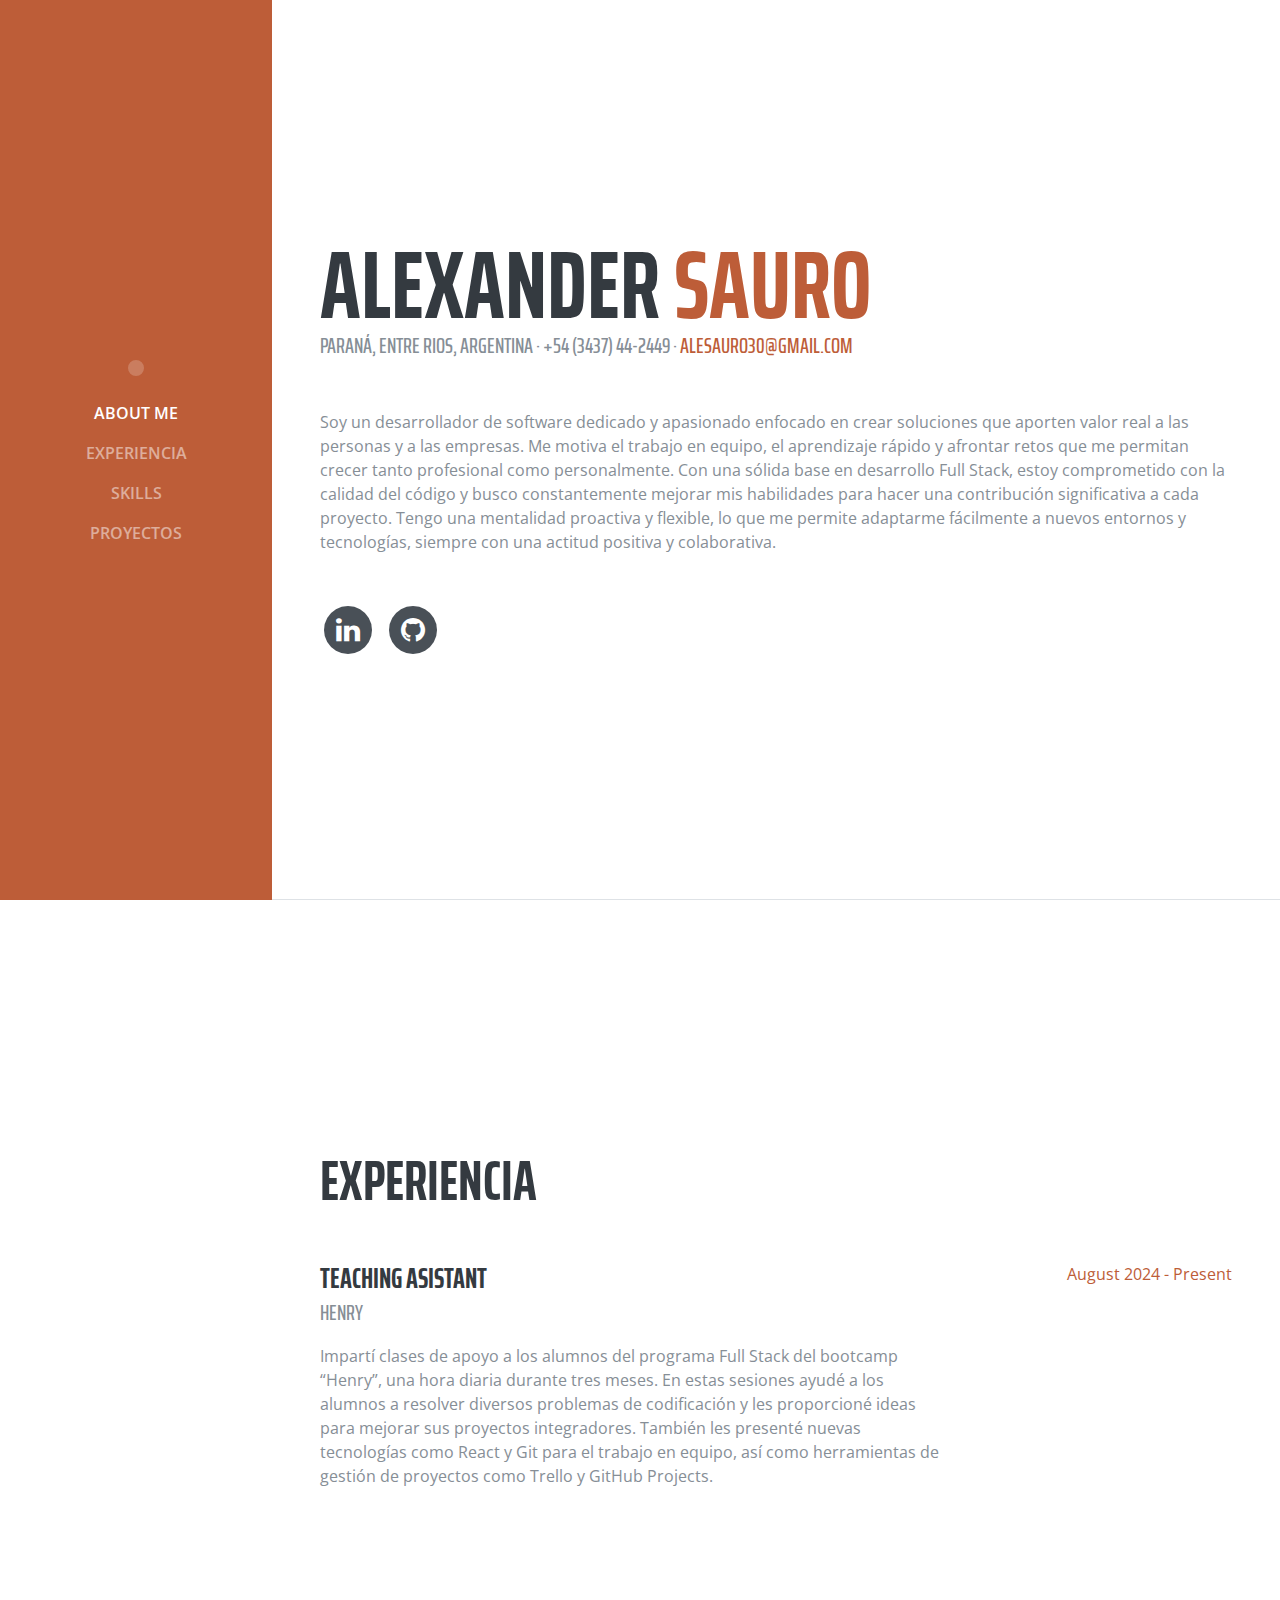
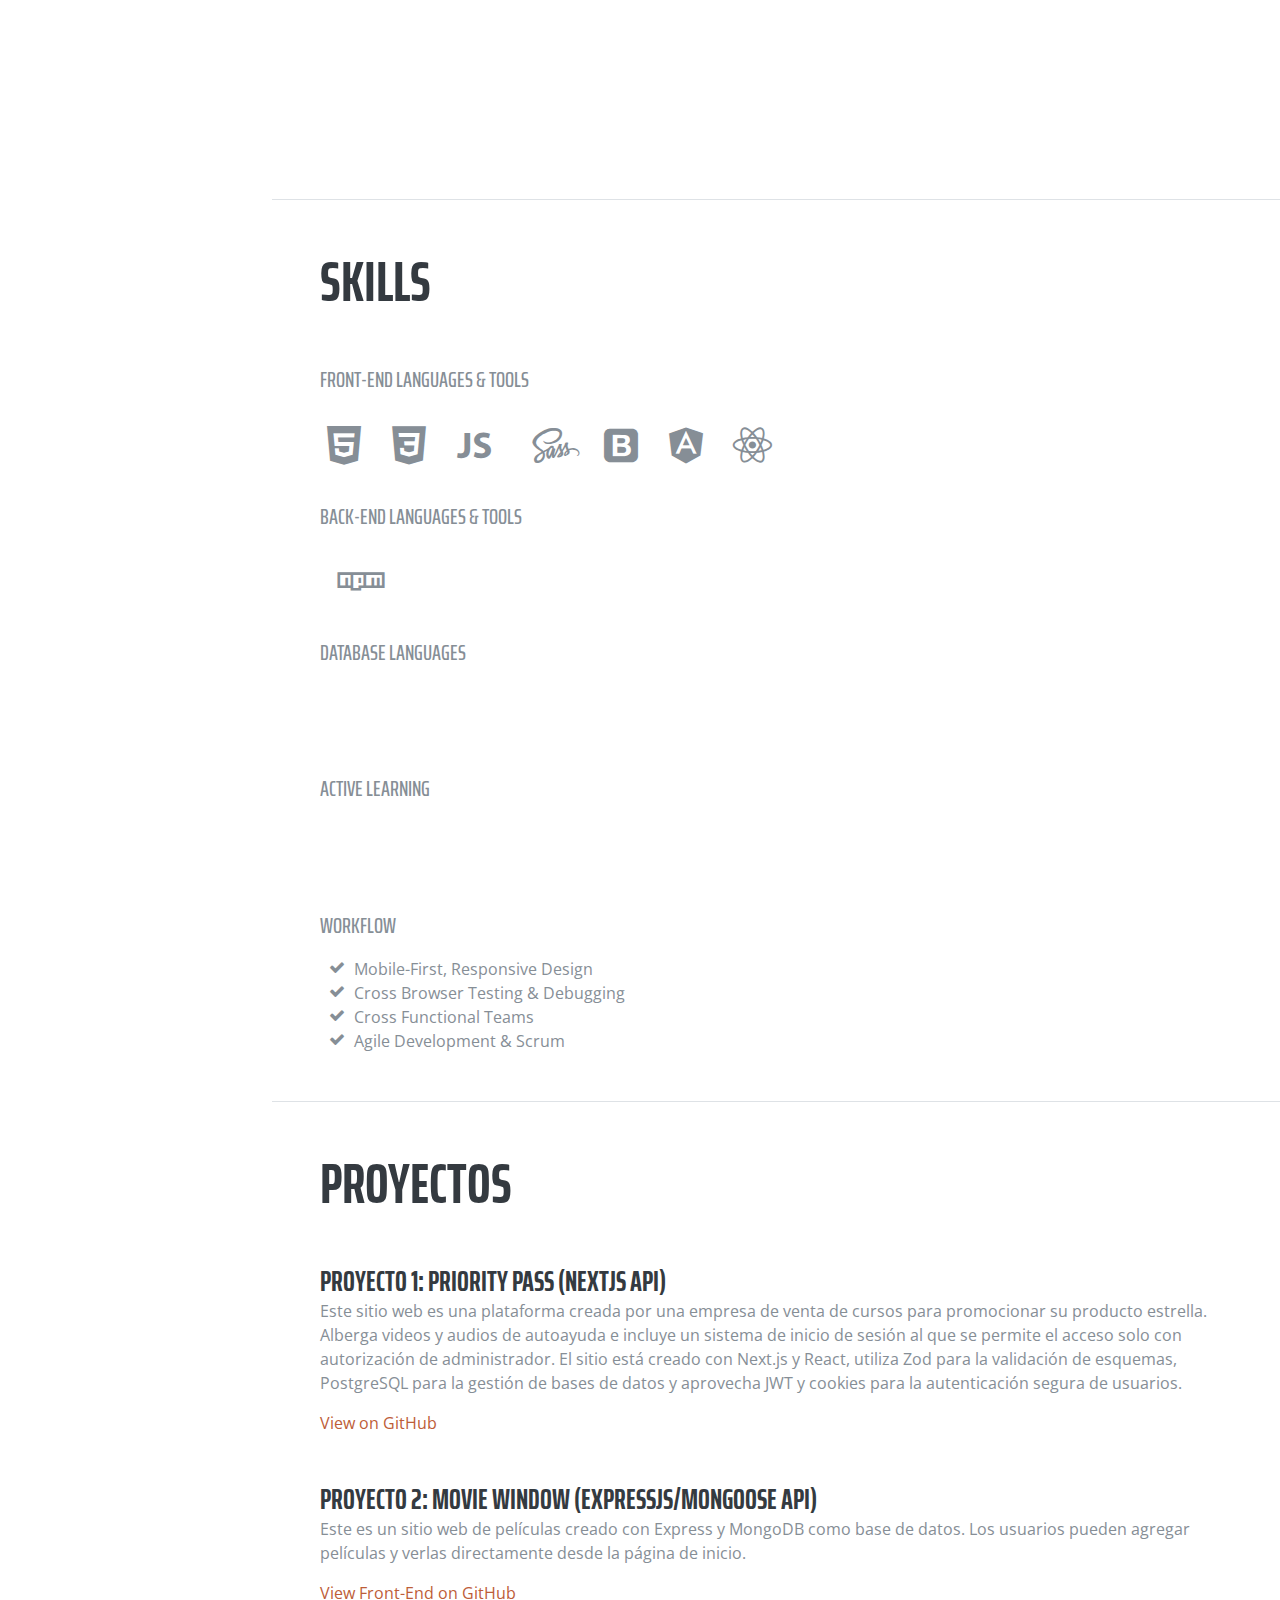
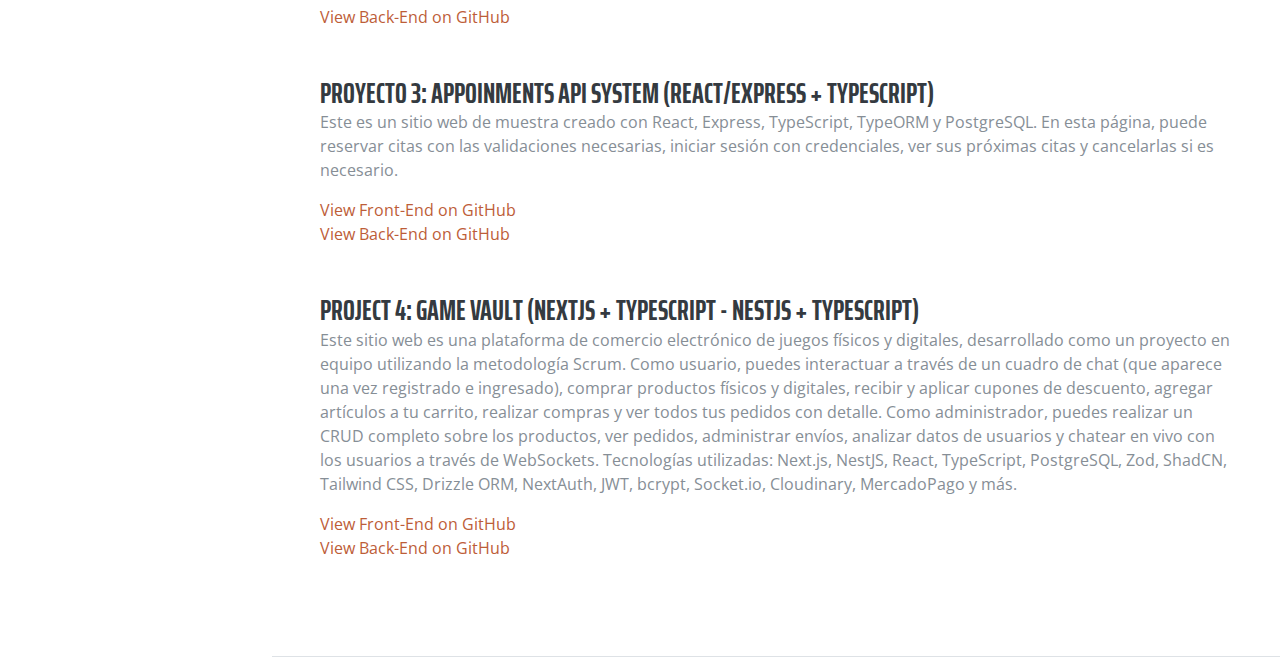
==== commit ec36c8f6: "translate to spanish" ====
--- a/index.html
+++ b/index.html
@@ -14,12 +14,9 @@
 
     <title>Alexander Sauro - Porfolio</title>
 
-    <!-- Bootstrap core CSS -->
     <link
       href="vendor/bootstrap/css/bootstrap.min.css"
       rel="stylesheet" />
-
-    <!-- Custom fonts for this template -->
     <link
       href="https://fonts.googleapis.com/css?family=Saira+Extra+Condensed:100,200,300,400,500,600,700,800,900"
       rel="stylesheet" />
@@ -41,7 +38,6 @@
       type="text/css"
       href="https://cdn.jsdelivr.net/gh/devicons/devicon@latest/devicon.min.css" />
 
-    <!-- Custom styles for this template -->
     <link
       href="css/resume.min.css"
       rel="stylesheet" />
@@ -54,7 +50,7 @@
       <a
         class="navbar-brand js-scroll-trigger"
         href="#page-top">
-        <span class="d-block d-lg-none">Start Bootstrap</span>
+        <span class="d-block d-lg-none">Portafolio 2024</span>
         <span class="d-none d-lg-block">
           <img
             class="img-fluid img-profile rounded-circle mx-auto mb-2"
@@ -80,35 +76,35 @@
             <a
               class="nav-link js-scroll-trigger"
               href="#about"
-              >About</a
+              >About me</a
             >
           </li>
           <li class="nav-item">
             <a
               class="nav-link js-scroll-trigger"
               href="#experience"
-              >Experience</a
+              >Experiencia</a
+            >
+          </li>
+          <!-- <li class="nav-item">
+            <a
+              class="nav-link js-scroll-trigger"
+              href="#education"
+              >Educación</a
+            >
+          </li> -->
+          <li class="nav-item">
+            <a
+              class="nav-link js-scroll-trigger"
+              href="#skills"
+              >Skills</a
             >
           </li>
           <li class="nav-item">
             <a
               class="nav-link js-scroll-trigger"
-              href="#education"
-              >Education</a
-            >
-          </li>
-          <li class="nav-item">
-            <a
-              class="nav-link js-scroll-trigger"
-              href="#skills"
-              >Skills</a
-            >
-          </li>
-          <li class="nav-item">
-            <a
-              class="nav-link js-scroll-trigger"
               href="#interests"
-              >Interests</a
+              >Proyectos</a
             >
           </li>
           <!-- <li class="nav-item">
@@ -136,19 +132,20 @@
             <a href="mailto:name@email.com">alesauro30@gmail.com</a>
           </div>
           <p class="mb-5">
-            I am a dedicated and passionate software developer focused on
-            creating solutions that deliver real value for people and
-            businesses. I'm motivated by teamwork, quick learning, and tackling
-            challenges that allow me to grow both professionally and personally.
-            With a solid foundation in Full Stack development, I am committed to
-            code quality and constantly seek to improve my skills to make a
-            meaningful contribution to each project. I have a proactive and
-            flexible mindset, enabling me to adapt easily to new environments
-            and technologies, always with a positive and collaborative attitude.
+            Soy un desarrollador de software dedicado y apasionado enfocado en
+            crear soluciones que aporten valor real a las personas y a las
+            empresas. Me motiva el trabajo en equipo, el aprendizaje rápido y
+            afrontar retos que me permitan crecer tanto profesional como
+            personalmente. Con una sólida base en desarrollo Full Stack, estoy
+            comprometido con la calidad del código y busco constantemente
+            mejorar mis habilidades para hacer una contribución significativa a
+            cada proyecto. Tengo una mentalidad proactiva y flexible, lo que me
+            permite adaptarme fácilmente a nuevos entornos y tecnologías,
+            siempre con una actitud positiva y colaborativa.
           </p>
           <ul class="list-inline list-social-icons mb-0">
             <li class="list-inline-item">
-              <a href="https://www.linkedin.com/in/alexander-sauro-53440224a/">
+              <a href="https://www.linkedin.com/in/alexander-demir-sauro-ortiz-53440224a/">
                 <span class="fa-stack fa-lg">
                   <i class="fa fa-circle fa-stack-2x"></i>
                   <i class="fa fa-linkedin fa-stack-1x fa-inverse"></i>
@@ -171,20 +168,21 @@
         class="resume-section p-3 p-lg-5 d-flex flex-column"
         id="experience">
         <div class="my-auto">
-          <h2 class="mb-5">Experience</h2>
+          <h2 class="mb-5">Experiencia</h2>
 
           <div class="resume-item d-flex flex-column flex-md-row mb-5">
             <div class="resume-content mr-auto">
               <h3 class="mb-0">Teaching Asistant</h3>
               <div class="subheading mb-3">Henry</div>
               <p>
-                I taught support classes to students in the "Henry" bootcamp’s
-                Full Stack program, one hour daily for three months. In these
-                sessions, I helped students solve various coding issues and
-                provided ideas to improve their integrative projects. I also
-                introduced them to new technologies like React and Git for
-                teamwork, as well as project management tools like Trello and
-                GitHub Projects.
+                Impartí clases de apoyo a los alumnos del programa Full Stack
+                del bootcamp “Henry”, una hora diaria durante tres meses. En
+                estas sesiones ayudé a los alumnos a resolver diversos problemas
+                de codificación y les proporcioné ideas para mejorar sus
+                proyectos integradores. También les presenté nuevas tecnologías
+                como React y Git para el trabajo en equipo, así como
+                herramientas de gestión de proyectos como Trello y GitHub
+                Projects.
               </p>
             </div>
             <div class="resume-date text-md-right">
@@ -194,7 +192,7 @@
         </div>
       </section>
 
-      <section
+     <!--  <section
         class="resume-section p-3 p-lg-5 d-flex flex-column"
         id="education">
         <div class="my-auto">
@@ -212,7 +210,7 @@
             </div>
           </div>
         </div>
-      </section>
+      </section> -->
 
       <section
         class="resume-section p-3 p-lg-5 d-flex flex-column"
@@ -340,19 +338,20 @@
         class="resume-section p-3 p-lg-5 d-flex flex-column"
         id="interests">
         <div class="my-auto">
-          <h2 class="mb-5">Projects</h2>
-
-          <div class="resume-item d-flex flex-column flex-md-row mb-5">
-            <div class="resume-content mr-auto">
-              <h3 class="mb-0">Project 1: Priority Pass (NextJs API)</h3>
+          <h2 class="mb-5">Proyectos</h2>
+
+          <div class="resume-item d-flex flex-column flex-md-row mb-5">
+            <div class="resume-content mr-auto">
+              <h3 class="mb-0">Proyecto  1: Priority Pass (NextJs API)</h3>
               <p>
-                This website is a platform created by a course-selling company
-                to promote its flagship product. It hosts self-help videos and
-                audios and includes a login system where access is granted only
-                with administrator authorization. The site is built with Next.js
-                and React, uses Zod for schema validation, PostgreSQL for
-                database management, and leverages JWT and cookies for secure
-                user authentication.
+                Este sitio web es una plataforma creada por una empresa de venta
+                de cursos para promocionar su producto estrella. Alberga videos
+                y audios de autoayuda e incluye un sistema de inicio de sesión
+                al que se permite el acceso solo con autorización de
+                administrador. El sitio está creado con Next.js y React, utiliza
+                Zod para la validación de esquemas, PostgreSQL para la gestión
+                de bases de datos y aprovecha JWT y cookies para la
+                autenticación segura de usuarios.
               </p>
               <a
                 href="https://github.com/alxbro1/Priority_pass"
@@ -365,12 +364,12 @@
           <div class="resume-item d-flex flex-column flex-md-row mb-5">
             <div class="resume-content mr-auto">
               <h3 class="mb-0">
-                Project 2: Movie window (ExpressJs/mongoose API)
+                Proyecto 2: Movie window (ExpressJs/mongoose API)
               </h3>
               <p>
-                This is a movie website, built with Express and MongoDB as the
-                database. Users can add movies and view them directly from the
-                homepage.
+                Este es un sitio web de películas creado con Express y MongoDB
+                como base de datos. Los usuarios pueden agregar películas y
+                verlas directamente desde la página de inicio.
               </p>
               <a
                 href="https://github.com/alxbro1/movies-front"
@@ -389,13 +388,14 @@
           <div class="resume-item d-flex flex-column flex-md-row mb-5">
             <div class="resume-content mr-auto">
               <h3 class="mb-0">
-                Project 3: Appoinments API system (React/Express + Typescript)
+                Proyecto 3: Appoinments API system (React/Express + Typescript)
               </h3>
               <p>
-                This is a sample website built with React, Express, TypeScript,
-                TypeORM, and PostgreSQL. On this page, you can book appointments
-                with the necessary validations, log in with credentials, view
-                your upcoming appointments, and cancel them if needed.
+                Este es un sitio web de muestra creado con React, Express,
+                TypeScript, TypeORM y PostgreSQL. En esta página, puede reservar
+                citas con las validaciones necesarias, iniciar sesión con
+                credenciales, ver sus próximas citas y cancelarlas si es
+                necesario.
               </p>
               <a
                 href="https://github.com/alxbro1/Appoinments_System-Front-"
@@ -418,18 +418,7 @@
                 Typescript)
               </h3>
               <p>
-                This website is an e-commerce platform for both physical and
-                digital games, developed as a team project using the Scrum
-                methodology. As a user, you can interact via a chat box (which
-                appears once registered and logged in), purchase physical and
-                digital products, receive and apply discount coupons, add items
-                to your cart, make purchases, and view all your orders with
-                details. As an administrator, you can perform a full CRUD on
-                products, view orders, manage shipments, analyze user data, and
-                chat live with users via WebSockets. Technologies used: Next.js,
-                NestJS, React, TypeScript, PostgreSQL, Zod, ShadCN, Tailwind
-                CSS, Drizzle ORM, NextAuth, JWT, bcrypt, Socket.io, Cloudinary,
-                MercadoPago, and more.
+                Este sitio web es una plataforma de comercio electrónico de juegos físicos y digitales, desarrollado como un proyecto en equipo utilizando la metodología Scrum. Como usuario, puedes interactuar a través de un cuadro de chat (que aparece una vez registrado e ingresado), comprar productos físicos y digitales, recibir y aplicar cupones de descuento, agregar artículos a tu carrito, realizar compras y ver todos tus pedidos con detalle. Como administrador, puedes realizar un CRUD completo sobre los productos, ver pedidos, administrar envíos, analizar datos de usuarios y chatear en vivo con los usuarios a través de WebSockets. Tecnologías utilizadas: Next.js, NestJS, React, TypeScript, PostgreSQL, Zod, ShadCN, Tailwind CSS, Drizzle ORM, NextAuth, JWT, bcrypt, Socket.io, Cloudinary, MercadoPago y más.
               </p>
               <a
                 href="https://github.com/efetine/gamevault-frontend"
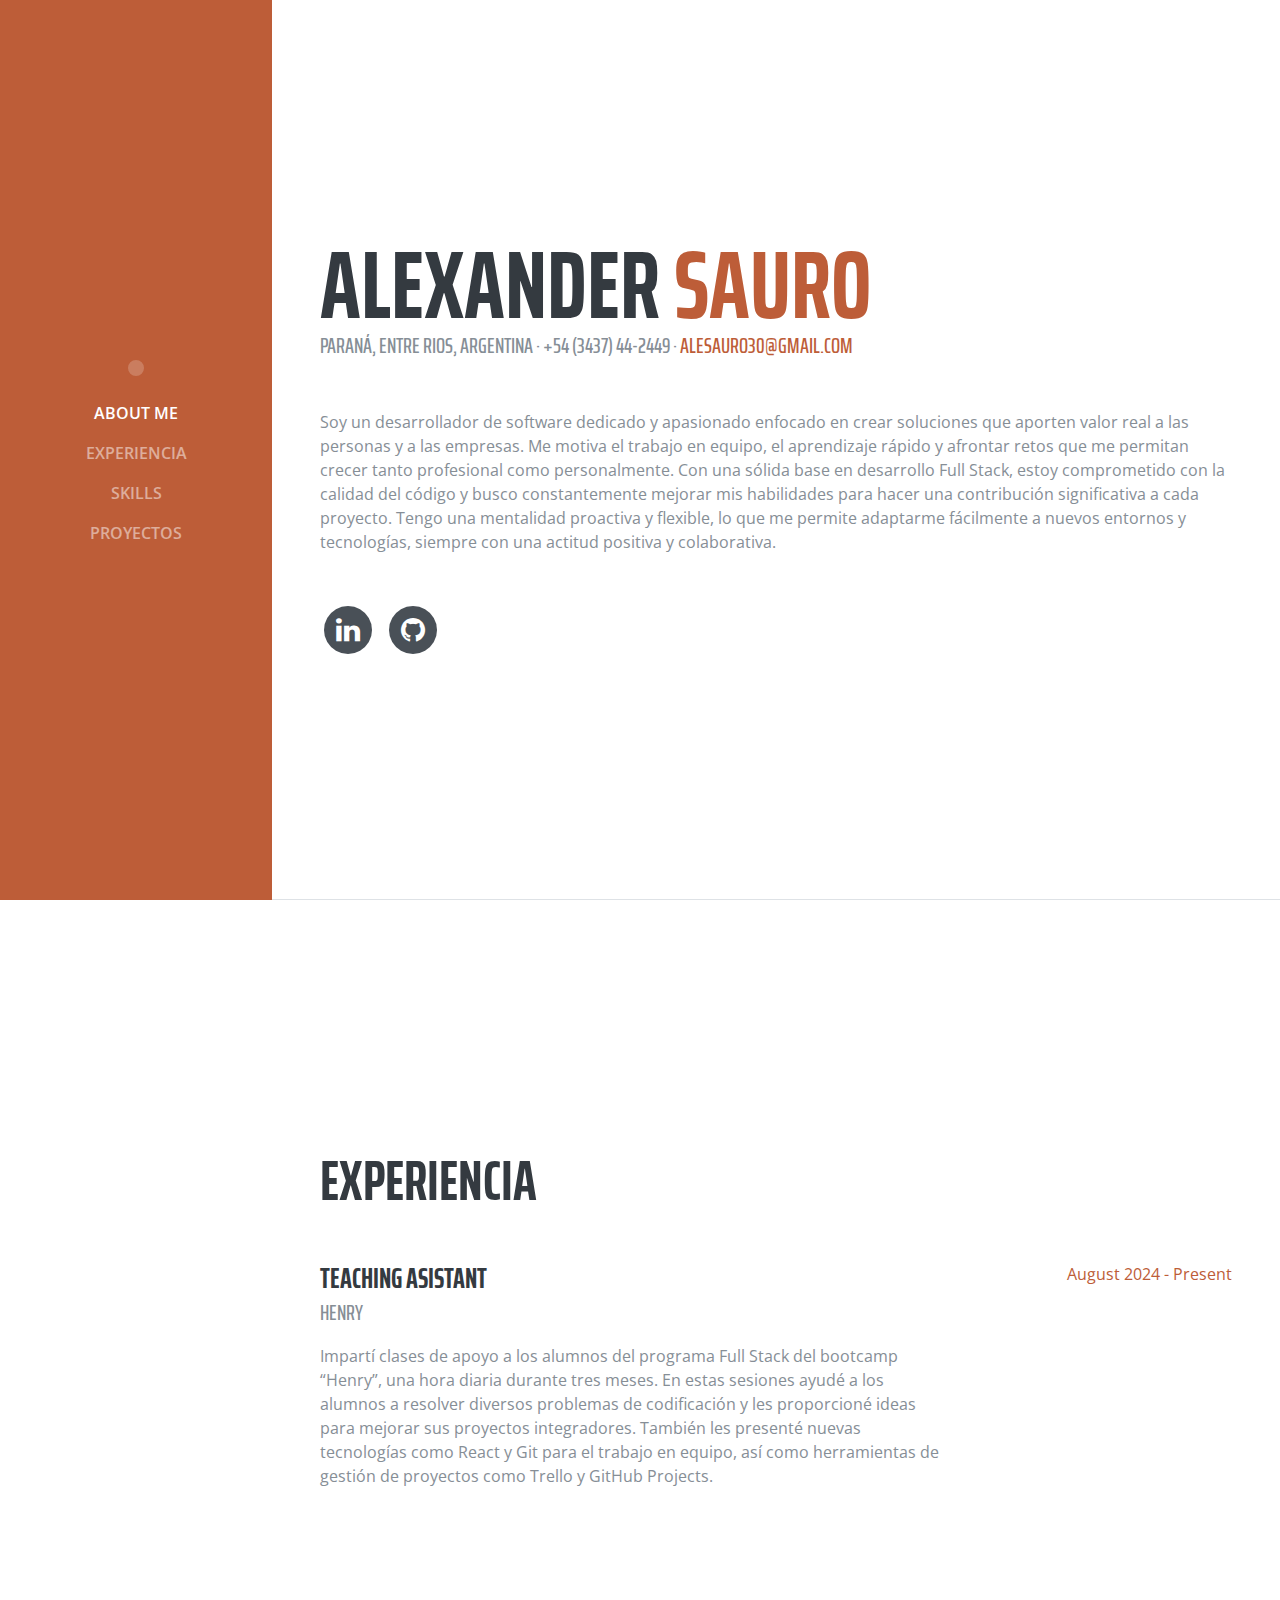
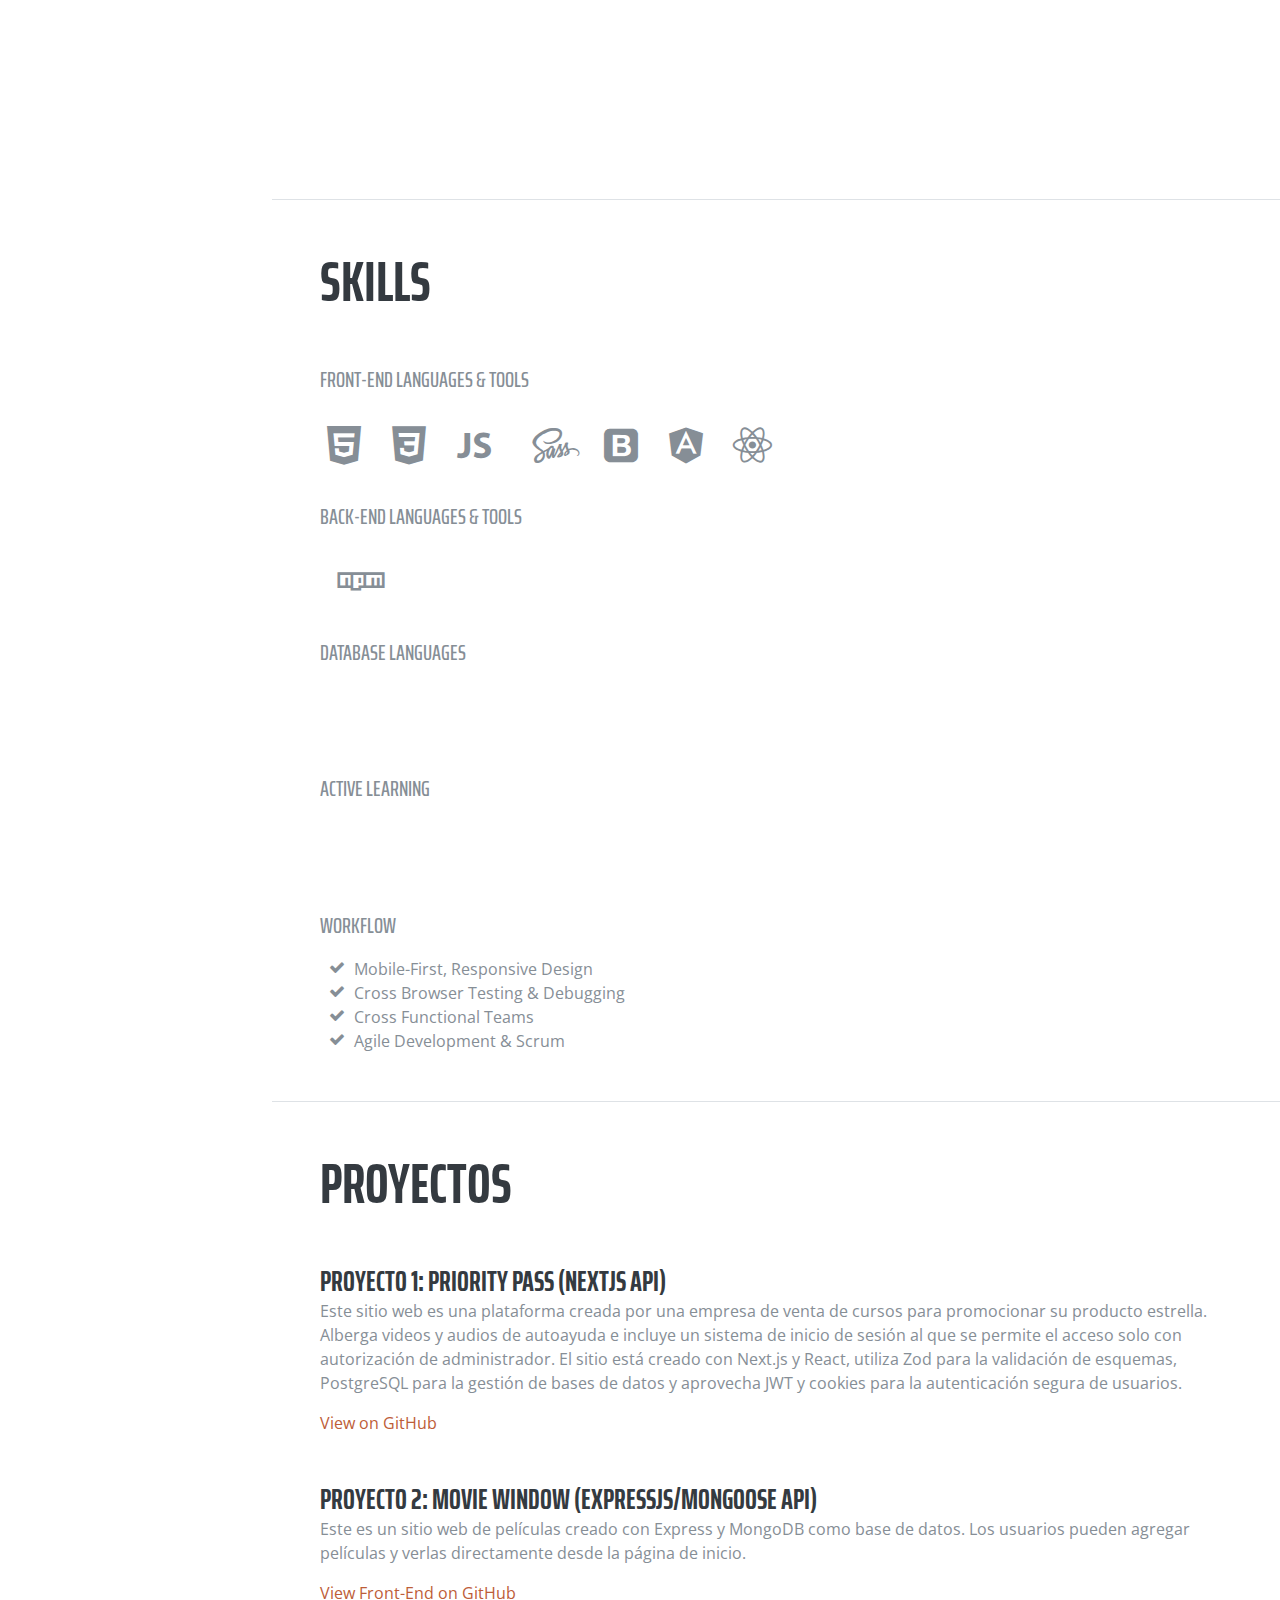
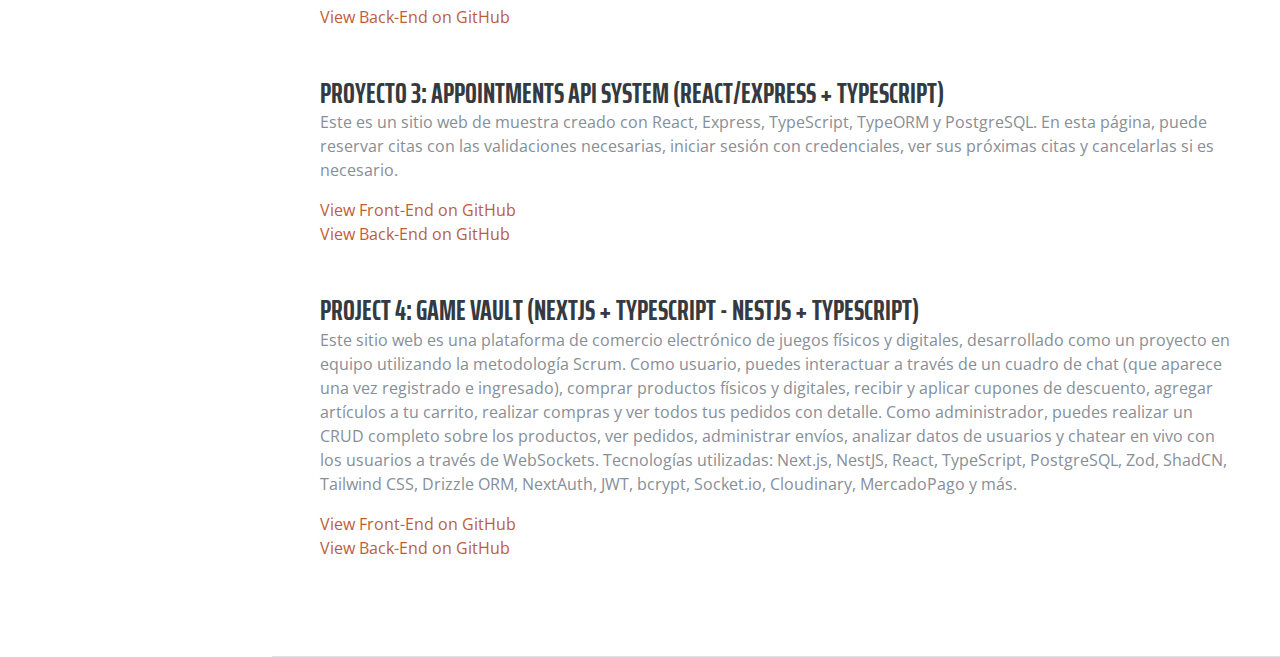
==== commit 529edc8e: "translate to spanish" ====
--- a/index.html
+++ b/index.html
@@ -388,7 +388,7 @@
           <div class="resume-item d-flex flex-column flex-md-row mb-5">
             <div class="resume-content mr-auto">
               <h3 class="mb-0">
-                Proyecto 3: Appoinments API system (React/Express + Typescript)
+                Proyecto 3: Appointments API system (React/Express + Typescript)
               </h3>
               <p>
                 Este es un sitio web de muestra creado con React, Express,
